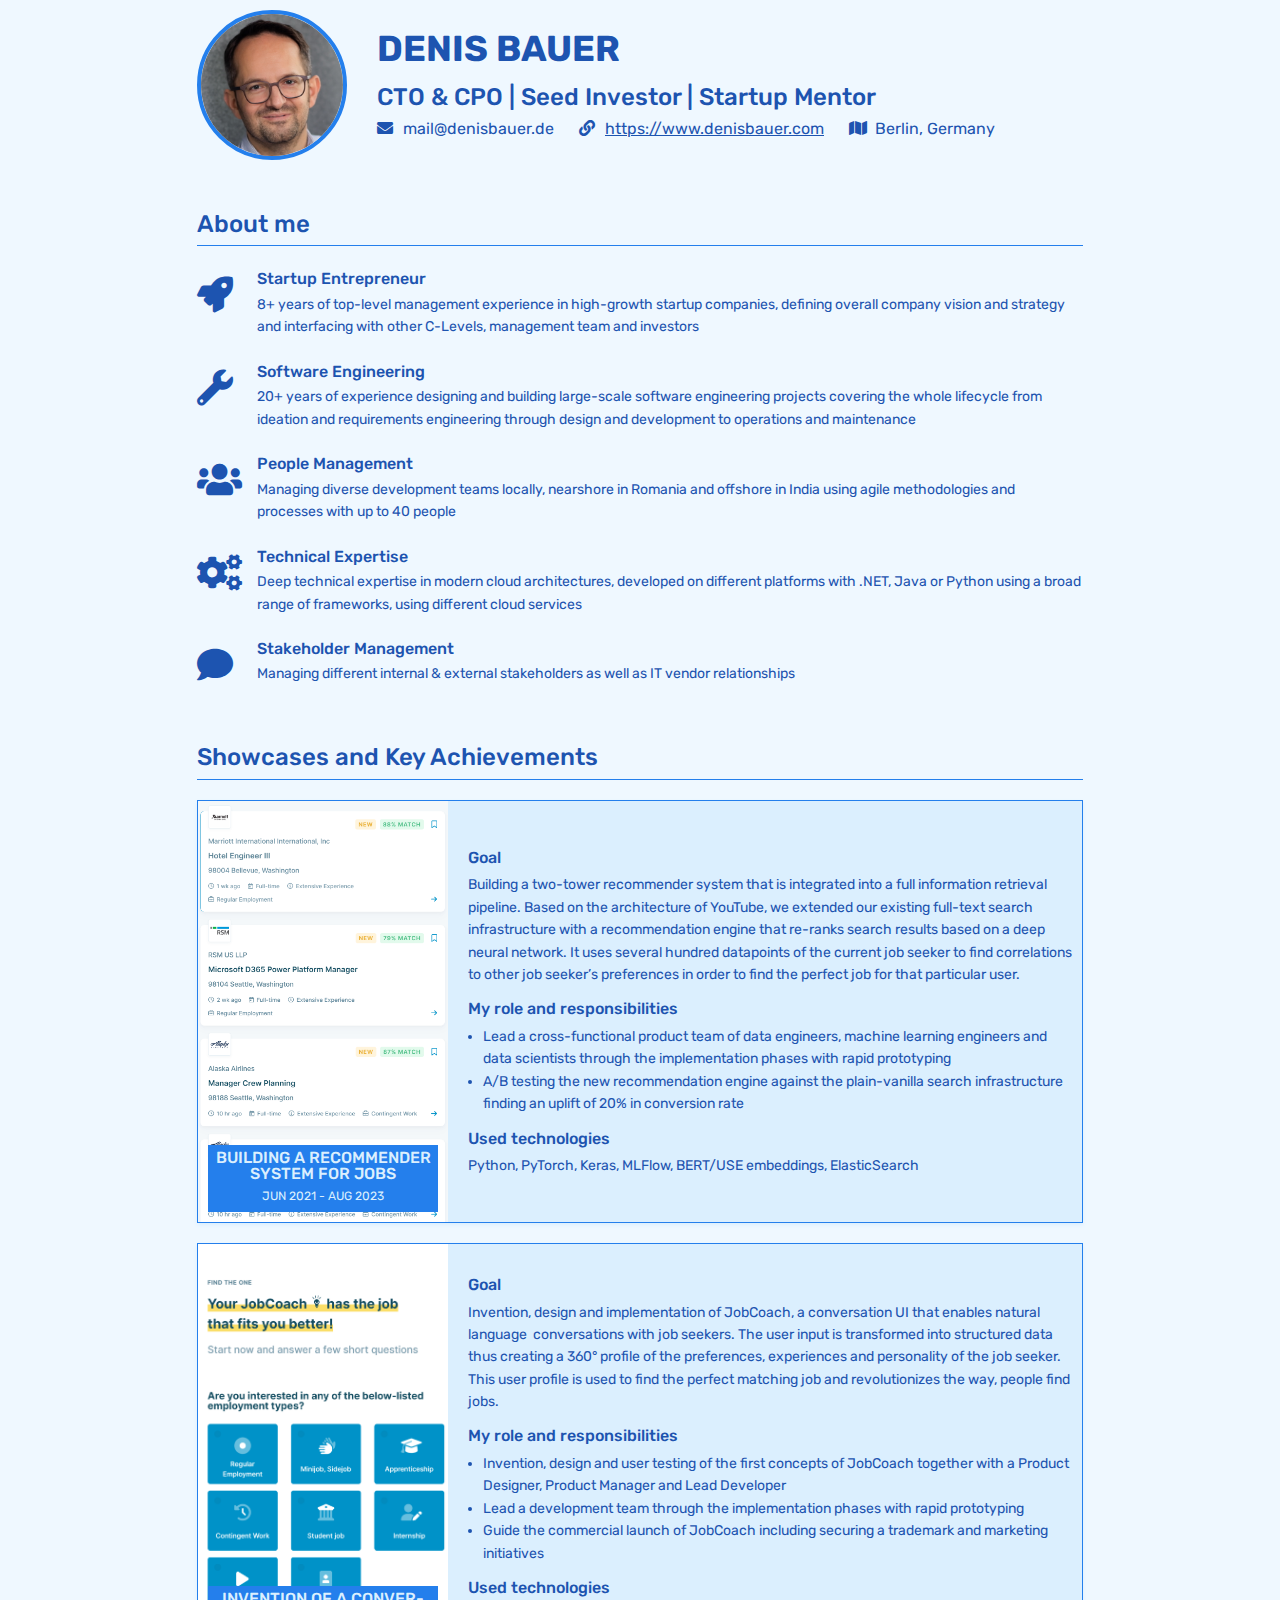
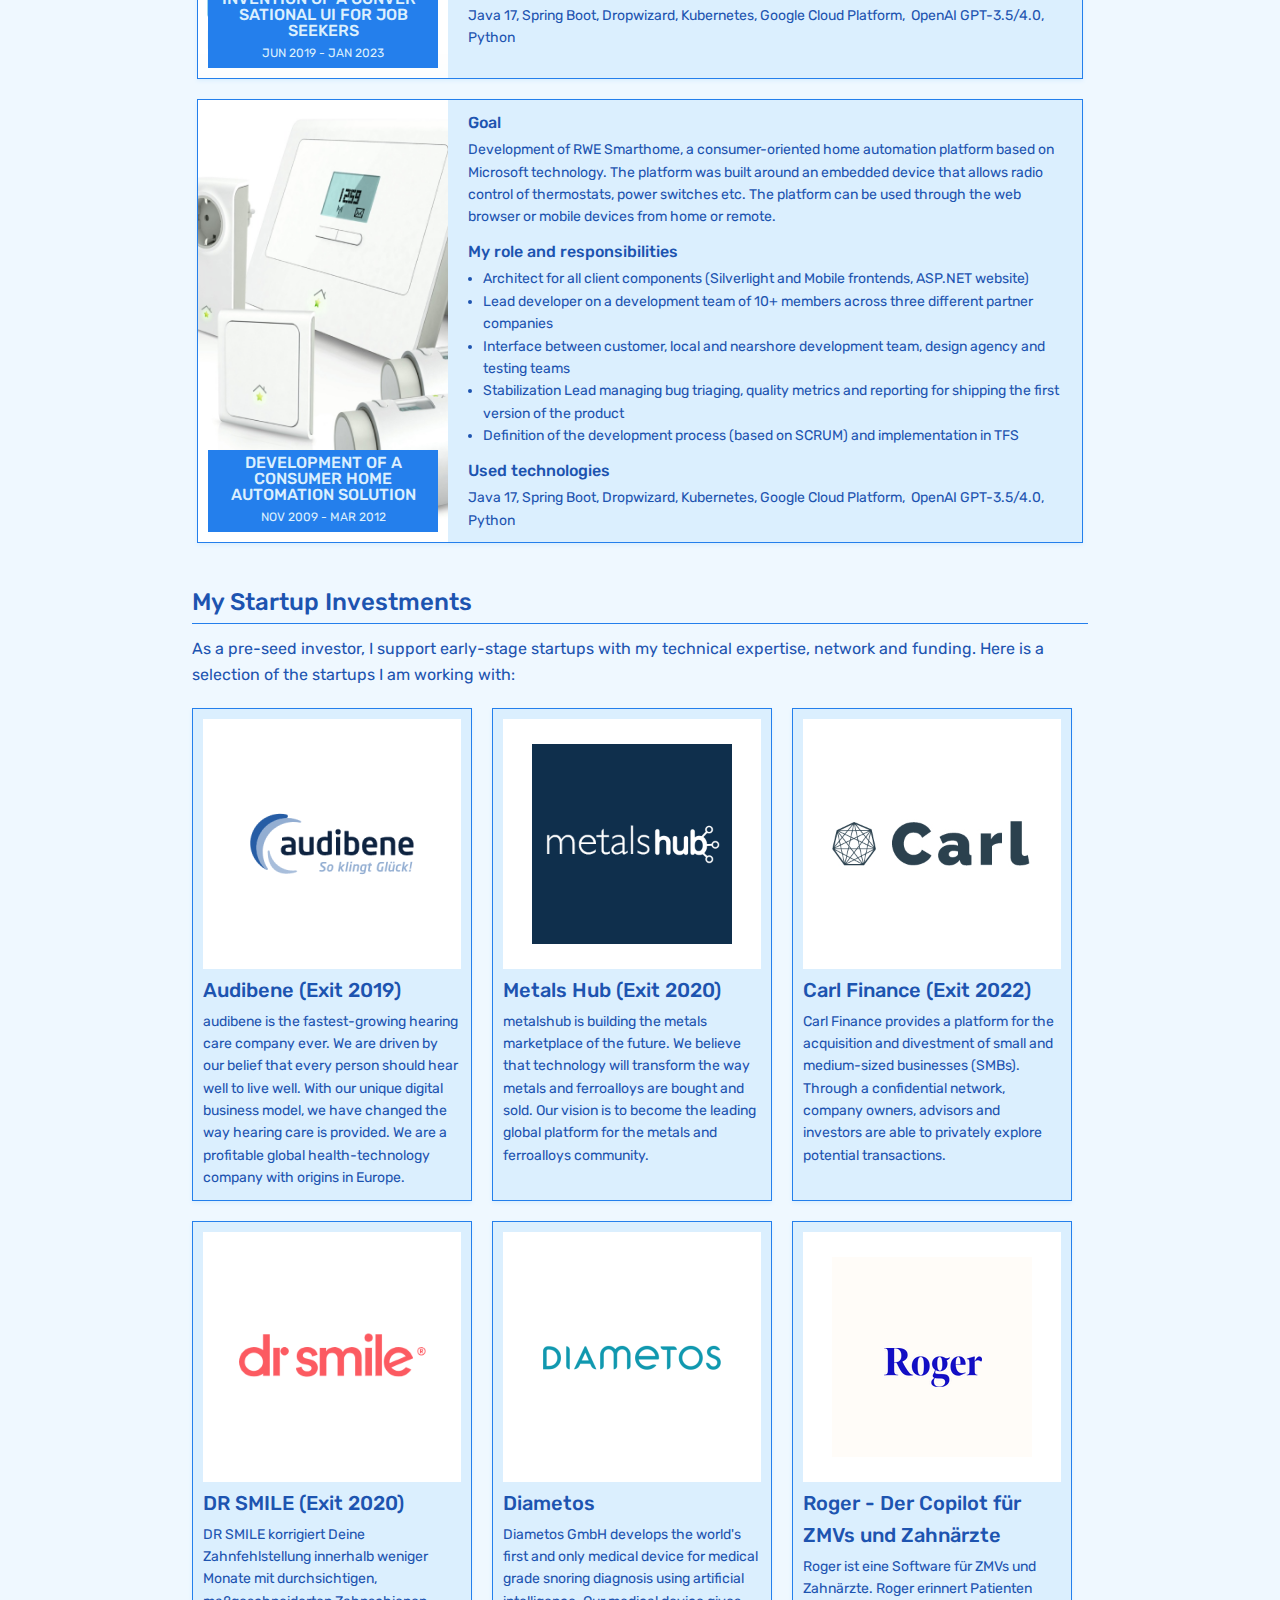
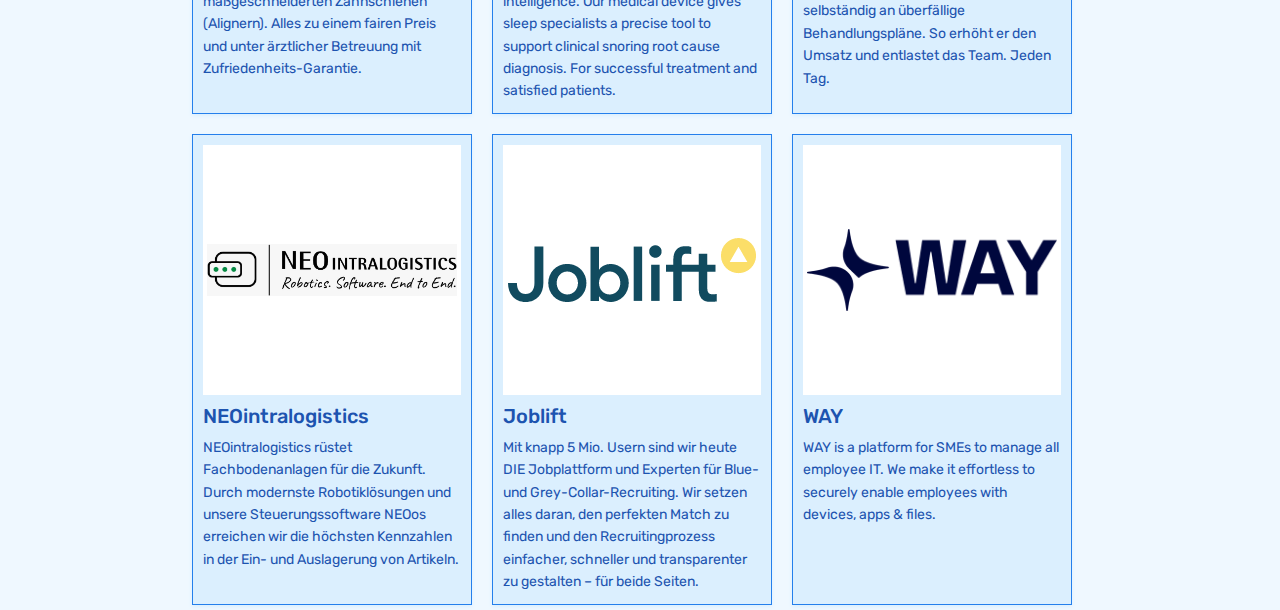
==== index.htm @ a20052c8 "added Joblift as investment" ====
<!DOCTYPE html>
<html lang="en">

<head>
    <meta charset="utf-8">
    <meta http-equiv="X-UA-Compatible" content="IE=edge">
    <meta name="viewport" content="width=device-width, initial-scale=1">

    <title>Denis Bauer, CTO&amp;CPO | Seed Investor | Startup Mentor</title>
    <meta name="description" content="Denis Bauer is a technology professional combining experience in business, tech and leadership with an entrepreneurial spirit" />

    <meta name='robots' content='index, follow, max-image-preview:large, max-snippet:-1, max-video-preview:-1' />

    <link rel="canonical" href="http://www.denisbauer.com/" />

    <!-- Twitter Card -->
    <meta name="twitter:card" content="summary_large_image">
    <meta name="twitter:site" content="@denisbauer" />
    <meta name="twitter:title" content="Denis Bauer, CTO&amp;CPO | Seed Investor | Startup Mentor">
    <meta name="twitter:description" content="Denis Bauer is a technology professional combining experience in business, tech and leadership with an entrepreneurial spirit.">
    <meta name="twitter:image:src" content="images/Denis.jpg">

    <!-- Facebook OpenGraph -->
    <meta property="og:title" content="Denis Bauer, CTO&amp;CPO | Seed Investor | Startup Mentor">
    <meta property="og:description" content="Denis Bauer is a technology professional combining experience in business, tech and leadership with an entrepreneurial spirit" />
    <meta property="og:image" content="images/Denis.jpg">
    <meta property="og:locale" content="en_US" />
    <meta property="og:type" content="website" />
    <meta property="og:url" content="http://www.denisbauer.com/" />
    <meta property="og:site_name" content="Denis Bauer" />

    <!-- schema.org -->
    <script type="application/ld+json" class="yoast-schema-graph">{"@context":"https://schema.org","@graph":[{"@type":"WebPage","@id":"http://denisbauer.com/","url":"http://www.denisbauer.com/","name":"Denis Bauer, CTO and Software Architect & Investor","isPartOf":{"@id":"http://denisbauer.com/#website"},"about":{"@id":"http://denisbauer.com/#/schema/person/7a1f94ca9eaeac4d99ddc9cc652b657b"},"datePublished":"2017-08-18T17:47:34+00:00","dateModified":"2023-10-01T12:15:35+00:00","description":"Denis Bauer is a technology professional combining experience in business, tech and leadership with an entrepreneurial spirit","breadcrumb":{"@id":"http://www.denisbauer.com/#breadcrumb"},"inLanguage":"en-US","potentialAction":[{"@type":"ReadAction","target":["http://www.denisbauer.com/"]}]},{"@type":"BreadcrumbList","@id":"http://www.denisbauer.com/#breadcrumb","itemListElement":[{"@type":"ListItem","position":1,"name":"Home"}]},{"@type":"WebSite","@id":"http://denisbauer.com/#website","url":"http://denisbauer.com/","name":"Denis Bauer","description":"","publisher":{"@id":"http://denisbauer.com/#/schema/person/7a1f94ca9eaeac4d99ddc9cc652b657b"},"potentialAction":[{"@type":"SearchAction","target":{"@type":"EntryPoint","urlTemplate":"http://denisbauer.com/?s={search_term_string}"},"query-input":"required name=search_term_string"}],"inLanguage":"en-US"},{"@type":["Person","Organization"],"@id":"http://denisbauer.com/#/schema/person/7a1f94ca9eaeac4d99ddc9cc652b657b","name":"denisbauer","image":{"@type":"ImageObject","inLanguage":"en-US","@id":"http://denisbauer.com/#/schema/person/image/","url":"/wp-content/uploads/2021/10/2021Denis.jpg","contentUrl":"/wp-content/uploads/2021/10/2021Denis.jpg","width":250,"height":250,"caption":"denisbauer"},"logo":{"@id":"http://denisbauer.com/#/schema/person/image/"}}]}</script>

    <!-- Fonts -->
    <link rel="preconnect" href="https://fonts.gstatic.com">
    <link rel="preload" href="https://fonts.googleapis.com/css2?family=Rubik:wght@400;500;600;700&display=swap" as="style">
    <link rel="preload" href="https://fonts.googleapis.com/css2?family=Inter:wght@400;500;600;700&display=swap" as="style">
    <link href="https://fonts.googleapis.com/css2?family=Rubik:wght@400;500;600;700&display=swap" rel="stylesheet">
    <link href="https://fonts.googleapis.com/css2?family=Inter:wght@400;500;600;700&display=swap" rel="stylesheet">

    <style>
            @font-face {
            font-family: "Font Awesome 5 Free-Solid";
            font-style: normal;
            font-weight: 400;
            src: url('styles/Font Awesome 5 Free-Solid-900.otf') format("opentype");
        }
    </style>

    <!-- Google -->
	<meta name="google-site-verification" content="6ocaCEtf9QIaabbJaYGxhDmDdrskljeVIRKXBUwI0Kw" />
    <!-- Google Tag Manager -->
    <script>(function(w,d,s,l,i){w[l]=w[l]||[];w[l].push({'gtm.start':
        new Date().getTime(),event:'gtm.js'});var f=d.getElementsByTagName(s)[0],
        j=d.createElement(s),dl=l!='dataLayer'?'&l='+l:'';j.async=true;j.src=
        'https://www.googletagmanager.com/gtm.js?id='+i+dl;f.parentNode.insertBefore(j,f);
        })(window,document,'script','dataLayer','GTM-5R3GZVS');</script>
        <!-- End Google Tag Manager -->

    <link rel="stylesheet" href="styles/normalize.css">

    <style>
        body {
            font-family: "Rubik", "Inter", Helvetica Neue, Helvetica, Arial, sans-serif;
            font-size: 14px;
            line-height: 1.6;
            overflow-x: hidden;
            color: var(--text-color-normal);
            background-color: var(--background-color-normal);
            -webkit-font-smoothing: antialiased;
            -moz-osx-font-smoothing: grayscale;

            --font-family-font_awesome_5_free-solid: "Font Awesome 5 Free-Solid", Helvetica;

            --c-50: #EFF8FF;
            --c-100: #DBEFFE;
            --c-200: #BFE4FE;
            --c-300: #92D4FE;
            --c-400: #5FBBFB;
            --c-500: #3A9CF7;
            --c-600: #247FEC;
            --c-700: #1C68D9;
            --c-800: #1D54B0;
            --c-900: #1D498B;
            --c-950: #19325D;
            --c-990: #0c182d;

            --font-size-xxxl: 48px;
            --font-size-xxl: 36px;
            --font-size-xl: 24px;
            --font-size-l: 20px;
            --font-size-m: 16px;
            --font-size-s: 14px;
            --font-size-xs: 12px;

            display: flex;
            justify-content: center;
            padding: 5px;
        }

        a { color: var(--text-color-normal); }
        a:visited { color: var(--text-color-highlight); }

        @media(prefers-color-scheme: light) {
            body.color-scheme-dynamic {
                --background-color-normal: var(--c-50);
                --background-color-card: var(--c-100);
                --background-color-box: var(--c-600);

                --text-color-normal: var(--c-800);
                --text-color-highlight: var(--c-900);
                --text-color-inverted: var(--c-100);
            }
        }

        @media(prefers-color-scheme: dark) {
            body.color-scheme-dynamic {
                --background-color-normal: var(--c-990);
                --background-color-card: var(--c-950);
                --background-color-box: var(--c-200);

                --text-color-normal: var(--c-100);
                --text-color-highlight: var(--c-50);
                --text-color-inverted: var(--c-800);
            }
        }

        * {
            box-sizing: border-box;
        }

        .main-content {
            display: flex;
            flex-direction: column;
            flex: 1;
            gap: 35px;
            max-width: 896px;
        }
        
        .separator-line {
            align-self: stretch;
            height: 1px;
            background-color: var(--background-color-box);
        }

        .page-header {
            display: flex;
            flex-direction: row;
            flex: 1;
            flex-wrap: wrap;
            gap: 20px;
            padding: 5px;
            
            .mugshot {
                align-self: stretch;
                object-fit: cover;
                max-width: 150px;
                max-height: 150px;
                border: 4px solid var(--background-color-box);
                border-radius: 50%;
            }

            .text-panel {
                display: flex;
                flex-direction: column;
                align-items: flex-start;
                flex: 1;
                padding: 10px;

                .title {
                    font-size: var(--font-size-xxl);
                    font-weight: 700;
                }
                .subtitle {
                    font-size: var(--font-size-xl);
                    font-weight: 500;
                }

                .contact-panel {
                    display: flex;
                    flex-direction: row;
                    flex: 1;
                    flex-wrap: wrap;
                    gap: 5px 25px;

                    .contact-item {
                        display: flex;
                        flex-direction: row;
                        align-self: stretch;
                        flex: 0 0 auto;
                        gap: 10px;

                        .icon {
                            font-family: var(--font-family-font_awesome_5_free-solid);
                            font-size: var(--font-size-m);
                            text-align: center;
                            width: 16px;
                        }

                        .text {
                            font-size: var(--font-size-m);
                        }
                    }
                }
           }
        }

        .about-me {
            display: flex;
            flex-direction: column;
            align-items: flex-start;
            flex: 0 0 auto;
            gap: 20px;
            padding: 5px;

            .title-panel {
                align-self: stretch;
                display: flex;
                flex-direction: column;
                align-items: flex-start;
                flex: 0 0 auto;
                gap: 2px;

                .title {
                    font-size: var(--font-size-xl);
                    font-weight: 500;
                }
            }

            .about-me-item {
                display: flex;
                align-items: flex-start;
                flex: 0 0 auto;
                gap: 10px;

                .icon {
                    font-family: var(--font-family-font_awesome_5_free-solid);
                    font-size: var(--font-size-xxl);
                    width: 50px;
                }

                .text-panel {
                    display: flex;
                    flex-direction: column;
                    justify-content: center;
                    align-items: flex-start;
                    flex: 1;
                    flex-grow: 1;
                    gap: 2px;

                    .header {
                        font-size: var(--font-size-m);
                        font-weight: 500;
                    }

                    .description {
                        font-size: var(--font-size-s);
                        margin: 0px;
                    }
                }
            }
        }

        .showcase-card-list {
            display: flex;
            flex-direction: column;
            align-items: flex-start;
            flex: 0 0 auto;
            gap: 20px;
            padding: 5px;

            .title-box {
                align-self: stretch;
                display: flex;
                flex-direction: column;
                align-items: flex-start;
                flex: 0 0 auto;
                gap: 2px;

                .title {
                    font-size: var(--font-size-xl);
                    font-weight: 500;
                }
            }

            .showcase-card {
                align-self: stretch;
                display: flex;
                align-items: center;
                flex-wrap: wrap;
                gap: 10px;
                background-color: var(--background-color-card);
                border: 0.5px solid;
                border-color: var(--background-color-box);
                box-shadow: 0px 2px 4px var(--background-color-card);
                overflow: hidden;
                width: 100%;

                .hero-panel {
                    align-self: stretch;
                    display: flex;
                    position: relative;

                    .hero-image {
                        align-self: stretch;
                        object-fit: cover;
                        max-width: 250px;
                    }
                    
                    .title-background {
                        background-color: var(--background-color-box);
                        position: absolute;
                        bottom: 10px;
                        left: 10px;
                        margin-right: 10px;
                        display: flex;
                        flex-direction: column;
                        gap: 5px;
                        padding: 5px;
                    }    
                    
                    .title {
                        font-size: var(--font-size-m);
                        font-weight: 500;
                        color: var(--text-color-inverted);
                        line-height: var(--font-size-m);
                        text-align: center;
                    }

                    .timeframe {
                        font-size: var(--font-size-xs);
                        color: var(--text-color-inverted);
                        text-align: center;
                    }
                }

                .info-panel {
                    display: flex;
                    flex-direction: column;
                    justify-content: center;
                    align-items: flex-start;
                    gap: 10px;
                    flex: 1;
                    padding: 10px;
                    min-width: 300px;

                    .section {
                        align-self: stretch;
                        display: flex;
                        flex-direction: column;
                        justify-content: center;
                        align-items: flex-start;
                        flex: 0 0 auto;
                        gap: 4px;
                        width: 100%;

                        .header {
                            font-size: var(--font-size-m);
                            font-weight: 500;
                        }

                        .description {
                            font-size: var(--font-size-s);
                            margin: 0px;
                        }
                        .description-list {
                            font-size: var(--font-size-s);
                            margin: 0px;
                            padding-inline-start: 15px;
                        }
                    }
                }
            }
        }

        .investement-list {
            display: flex;
            flex-direction: row;
            flex-wrap: wrap;
            flex: 0 0 auto;
            gap: 20px;

            .title-box {
                align-self: stretch;
                display: flex;
                flex-direction: column;
                align-items: flex-start;
                gap: 2px;

                .title {
                    font-size: var(--font-size-xl);
                    font-weight: 500;
                }
                .subtitle {
                    font-size: var(--font-size-m);
                    font-weight: 400;
                    margin-top: 10px;
                }
            }

            .investment-card {
                display: flex;
                flex-direction: column;
                flex: 0 0 280px;
                gap: 5px;

                background-color: var(--background-color-card);
                border: 0.5px solid;
                border-color: var(--background-color-box);
                box-shadow: 0px 2px 4px var(--background-color-card);
                overflow: hidden;
                padding: 10px;
                text-decoration: none;

                .logo-container {
                    height: 250px;
                    display: flex;
                    justify-content: center;
                    align-items: center;
                    background-color: white;

                    .logo {
                        max-width: 250px;
                        height: auto;
                        object-fit: scale-down;
                    }
                }

                .title {
                    font-size: var(--font-size-l);
                    font-weight: 500;
                }

                .description {
                    font-size: var(--font-size-s);
                    margin: 0px;
                }
            }
        }

    </style>
</head>

<body class="color-scheme-dynamic">
    <!-- Google Tag Manager (noscript) -->
    <noscript><iframe src="https://www.googletagmanager.com/ns.html?id=GTM-5R3GZVS"
        height="0" width="0" style="display:none;visibility:hidden"></iframe></noscript>
        <!-- End Google Tag Manager (noscript) -->


        <div class="main-content">
            <div class="page-header">
                <img class="mugshot" src="images/Denis.jpg" alt="Mugshot"/>

                <div class="text-panel">
                    <div class="title">DENIS BAUER</div>
                    <div class="subtitle">
                        CTO &amp; CPO | Seed Investor | Startup Mentor
                    </div>
                    <div class="contact-panel">
                        <div class="contact-item">
                            <div class="icon">envelope</div>
                            <div class="text">
                                    mail@denisbauer.de</div>
                            </div>
                        <div class="contact-item">
                            <div class="icon">link</div>
                            <a href="https://www.denisbauer.com" target="_blank">
                                <div class="text">https://www.denisbauer.com</div>
                            </a>
                        </div>
                        <div class="contact-item">
                            <div class="icon">map</div>
                            <div class="text">
                                Berlin, Germany</div>
                        </div>
                    </div>
                </div>
            </div>


            <div class="about-me">
                <div class="title-panel">
                    <div class="title">About me</div>
                    
                    <div class="separator-line"></div>
                </div>
                <div class="about-me-item">
                    <div class="icon">rocket</div>
                    <div class="text-panel">
                        <div class="header">
                            Startup Entrepreneur
                        </div>
                        <p class="description">
                            8+ years of top-level management experience in high-growth
                            startup companies, defining overall company vision and strategy and interfacing with other
                            C-Levels, management team and investors
                        </p>
                    </div>
                </div>
                <div class="about-me-item">
                    <div class="icon">wrench</div>
                    <div class="text-panel">
                        <div class="header">
                            Software Engineering
                        </div>
                        <p class="description">
                            20+ years of experience designing and building large-scale
                            software engineering projects covering the whole lifecycle from ideation and requirements
                            engineering through design and development to operations and maintenance
                        </p>
                    </div>
                </div>
                <div class="about-me-item">
                    <div class="icon">users</div>
                    <div class="text-panel">
                        <div class="header">
                            People Management
                        </div>
                        <p class="description">Managing diverse development teams locally, nearshore in
                            Romania and offshore in India using agile methodologies and processes with up to 40 people
                        </p>
                    </div>
                </div>
                <div class="about-me-item">
                    <div class="icon">cogs</div>
                    <div class="text-panel">
                        <div class="header">
                            Technical Expertise
                        </div>
                        <p class="description">
                            Deep technical expertise in modern cloud architectures,
                            developed on different platforms with .NET, Java or Python using a broad range of
                            frameworks, using different cloud services
                        </p>
                    </div>
                </div>
                <div class="about-me-item">
                    <div class="icon">comment</div>
                    <div class="text-panel">
                        <div class="header">
                            Stakeholder Management
                        </div>
                        <p class="description">
                            Managing different internal &amp; external stakeholders as well as IT vendor relationships
                        </p>
                    </div>
                </div>
            </div>


            <div class="showcase-card-list">
                <div class="title-box">
                    <div class="title">
                        Showcases and Key Achievements
                    </div>
                    <div class="separator-line"></div>
                </div>
                <div class="showcase-card">
                    <div class="hero-panel">
                        <img class="hero-image"
                            src="images/showcases/HeroRecommender.png"
                            alt="HeroImage" />
                        <div class="title-background">
                            <div class="title">
                                BUILDING A RECOMMENDER SYSTEM FOR JOBS
                            </div>
                            <div class="timeframe">
                                JUN 2021 - AUG 2023
                            </div>
                        </div>
                    </div>
                    <div class="info-panel">
                        <div class="section">
                            <div class="header">
                                Goal
                            </div>
                            <div class="description">
                                Building a two-tower recommender system that is
                                integrated into a full information retrieval pipeline. Based on the architecture of
                                YouTube, we extended our existing full-text search infrastructure with a recommendation
                                engine that re-ranks search results based on a deep neural network. It uses several
                                hundred datapoints of the current job seeker to find correlations to other job seeker’s
                                preferences in order to find the perfect job for that particular user.
                            </div>
                        </div>
                        <div class="section">
                            <div class="header">
                                My role and responsibilities
                            </div>
                            <ul class="description-list">
                                <li>
                                Lead a cross-functional product team of data engineers,
                                machine learning engineers and data scientists through the implementation phases with
                                rapid prototyping</li>
                                <li>A/B testing the new recommendation engine against the plain-vanilla
                                search infrastructure finding an uplift of 20% in conversion rate</li>
                            </ul>
                        </div>
                        <div class="section">
                            <div class="header">
                                Used technologies
                            </div>
                            <div class="description">
                                Python, PyTorch, Keras, MLFlow, BERT/USE embeddings, ElasticSearch
                            </div>
                        </div>
                    </div>
                </div>
                <div class="showcase-card">
                    <div class="hero-panel">
                        <img class="hero-image"
                            src="images/showcases/HeroJobCoach.png"
                            alt="HeroImage" />
                        <div class="title-background">
                            <div class="title">
                                INVENTION OF A CONVER-SATIONAL UI FOR JOB SEEKERS
                            </div>
                            <div class="timeframe">
                                JUN 2019 - JAN 2023
                            </div>
                        </div>
                    </div>
                    <div class="info-panel">
                        <div class="section">
                            <div class="header">
                                Goal
                            </div>
                            <div class="description">
                                Invention, design and implementation of JobCoach, a
                                conversation UI that enables natural language&nbsp;&nbsp;conversations with job seekers.
                                The user input is transformed into structured data thus creating a 360° profile of the
                                preferences, experiences and personality of the job seeker. This user profile is used to
                                find the perfect matching job and revolutionizes the way, people find jobs.
                            </div>
                        </div>
                        <div class="section">
                            <div class="header">
                                My role and responsibilities
                            </div>
                            <ul class="description-list">
                                <li>
                                    Invention, design and user testing of the first
                                    concepts of JobCoach together with a Product Designer, Product Manager and Lead
                                    Developer
                                </li>
                                <li>
                                    Lead a development team through the implementation phases with rapid
                                    prototyping
                                </li>
                                <li>
                                    Guide the commercial launch of JobCoach including securing a trademark
                                    and marketing initiatives
                                </li>
                            </ul>
                        </div>
                        <div class="section">
                            <div class="header">
                                Used technologies
                            </div>
                            <div class="description">
                                Java 17, Spring Boot, Dropwizard, Kubernetes, Google Cloud Platform,&nbsp;&nbsp;OpenAI GPT-3.5/4.0, Python
                            </div>
                        </div>
                    </div>
                </div>
                <div class="showcase-card">
                    <div class="hero-panel">
                        <img class="hero-image"
                            src="images/showcases/HeroSmarthome.png"
                            alt="HeroImage" />
                        <div class="title-background">
                            <div class="title">
                                DEVELOPMENT OF A CONSUMER HOME AUTOMATION SOLUTION
                            </div>
                            <div class="timeframe">
                                NOV 2009 - MAR 2012
                            </div>
                        </div>
                    </div>
                    <div class="info-panel">
                        <div class="section">
                            <div class="header">
                                Goal
                            </div>
                            <div class="description">
                                Development of RWE Smarthome, a consumer-oriented home
                                automation platform based on Microsoft technology. The platform was built around an
                                embedded device that allows radio control of thermostats, power switches etc. The
                                platform can be used through the web browser or mobile devices from home or remote.
                            </div>
                        </div>
                        <div class="section">
                            <div class="header">
                                My role and responsibilities
                            </div>
                            <ul class="description-list">
                                <li>
                                    Architect for all client components (Silverlight and
                                    Mobile frontends, ASP.NET website)
                                </li>
                                <li>
                                    Lead developer on a development team of 10+
                                    members across three different partner companies
                                </li>
                                <li>
                                    Interface between customer, local
                                    and nearshore development team, design agency and testing teams
                                </li>
                                <li>
                                    Stabilization Lead
                                    managing bug triaging, quality metrics and reporting for shipping the first version of
                                    the product
                                </li>
                                <li>
                                    Definition of the development process (based on SCRUM) and implementation
                                    in TFS
                                </li>
                            </ul>
                        </div>
                        <div class="section">
                            <div class="header">
                                Used technologies
                            </div>
                            <div class="description">
                                Java 17, Spring Boot, Dropwizard, Kubernetes, Google Cloud Platform,&nbsp;&nbsp;OpenAI GPT-3.5/4.0, Python
                            </div>
                        </div>
                    </div>
                </div>
            </div>


            <div class="investement-list">
                <div class="title-box">
                    <div class="title">
                        My Startup Investments
                    </div>
                    <div class="separator-line"></div>
                    <div class="subtitle">
                        As a pre-seed investor, I support early-stage startups with my technical expertise, network and funding.
                        Here is a selection of the startups I am working with:
                    </div>
                </div>
                <a class="investment-card" href="https://www.audibene.de/" target="_blank" rel="noopener">
                    <div class="logo-container">
                        <img class="logo" alt="Logo Audibene" src="images/investments/Audibene.png" />
                    </div>
                    <div class="title">
                        Audibene (Exit 2019)
                    </div>
                    <div class="description">
                        audibene is the fastest-growing hearing care company ever. We are driven by our belief that every 
                        person should hear well to live well. With our unique digital business model, we have changed the 
                        way hearing care is provided. We are a profitable global health-technology company with origins in 
                        Europe.
                    </div>
                </a>
                <a class="investment-card" href="http://www.metals-hub.com/" target="_blank" rel="noopener">
                    <div class="logo-container">
                        <img class="logo" alt="Logo Metals Hub" src="images/investments/MetalsHub.png" />
                    </div>
                    <div class="title">
                        Metals Hub (Exit 2020)
                    </div>
                    <div class="description">
                        metalshub is building the metals marketplace of the future. 
                        We believe that technology will transform the way metals and ferroalloys are bought and sold. 
                        Our vision is to become the leading global platform for the metals and ferroalloys community.
                    </div>
                </a>
                <a class="investment-card" href="https://www.carlfinance.de/" target="_blank" rel="noopener">
                    <div class="logo-container">
                        <img class="logo" alt="Logo Carl Finance" src="images/investments/CarlFinance.png" />
                    </div>
                    <div class="title">
                        Carl Finance (Exit 2022)
                    </div>
                    <div class="description">
                        Carl Finance provides a platform for the acquisition and divestment of small and medium-sized businesses (SMBs). 
                        Through a confidential network, company owners, advisors and investors are able to privately explore 
                        potential transactions.
                    </div>
                </a>
                <a class="investment-card" href="https://drsmile.de/" target="_blank" rel="noopener">
                    <div class="logo-container">
                        <img class="logo" alt="Logo Dr Smile" src="images/investments/DrSmile.png" />
                    </div>
                    <div class="title">
                        DR SMILE (Exit 2020)
                    </div>
                    <div class="description">
                        DR SMILE korrigiert Deine Zahnfehlstellung innerhalb weniger Monate mit durchsichtigen, 
                        maßgeschneiderten Zahnschienen (Alignern). Alles zu einem fairen Preis und unter ärztlicher 
                        Betreuung mit Zufriedenheits-Garantie.
                    </div>
                </a>
                <a class="investment-card" href="https://diametos.com/" target="_blank" rel="noopener">
                    <div class="logo-container">
                        <img class="logo" alt="Logo Diametos" src="images/investments/Diametos.png" />
                    </div>
                    <div class="title">
                        Diametos
                    </div>
                    <div class="description">
                        Diametos GmbH develops the world's first and only medical device for medical grade snoring diagnosis 
                        using artificial intelligence. Our medical device gives sleep specialists a precise tool to support 
                        clinical snoring root cause diagnosis. For successful treatment and satisfied patients.
                    </div>
                </a>
                <a class="investment-card" href="https://goroger.com/" target="_blank" rel="noopener">
                    <div class="logo-container">
                        <img class="logo" alt="Logo Roger" src="images/investments/Roger.png" />
                    </div>
                    <div class="title">
                        Roger - Der Copilot für ZMVs und Zahnärzte
                    </div>
                    <div class="description">
                        Roger ist eine Software für ZMVs und Zahnärzte. Roger erinnert Patienten selbständig an überfällige 
                        Behandlungspläne. So erhöht er den Umsatz und entlastet das Team. Jeden Tag.
                    </div>
                </a>
                <a class="investment-card" href="https://www.neointralogistics.com/" target="_blank" rel="noopener">
                    <div class="logo-container">
                        <img class="logo" alt="Logo NEOintralogistics" src="images/investments/NEOintralogistics.jpg" />
                    </div>
                    <div class="title">
                        NEOintralogistics
                    </div>
                    <div class="description">
                        NEOintralogistics rüstet Fachbodenanlagen für die Zukunft. Durch modernste Robotiklösungen und 
                        unsere Steuerungssoftware NEOos erreichen wir die höchsten Kennzahlen in der Ein- und Auslagerung 
                        von Artikeln.
                    </div>
                </a>
                <a class="investment-card" href="https://joblift.de/" target="_blank" rel="noopener">
                    <div class="logo-container">
                        <img class="logo" alt="Logo Joblift" src="images/investments/Joblift.png" />
                    </div>
                    <div class="title">
                        Joblift
                    </div>
                    <div class="description">
                        Mit knapp 5 Mio. Usern sind wir heute DIE Jobplattform und Experten für Blue- und Grey-Collar-Recruiting. 
                        Wir setzen alles daran, den perfekten Match zu finden und den Recruitingprozess einfacher, schneller und transparenter zu 
                        gestalten – für beide Seiten. 
                    </div>
                </a>
                <a class="investment-card" href="https://way.so/" target="_blank" rel="noopener">
                    <div class="logo-container">
                        <img class="logo" alt="Logo Carl Finance" src="images/investments/Way.png" />
                    </div>
                    <div class="title">
                        WAY
                    </div>
                    <div class="description">
                        WAY is a platform for SMEs to manage all employee IT. We make it effortless to securely enable 
                        employees with devices, apps & files.
                    </div>
                </a>
            </div>
        </div>
    </div>
</body>



<!-- TODO:
-->
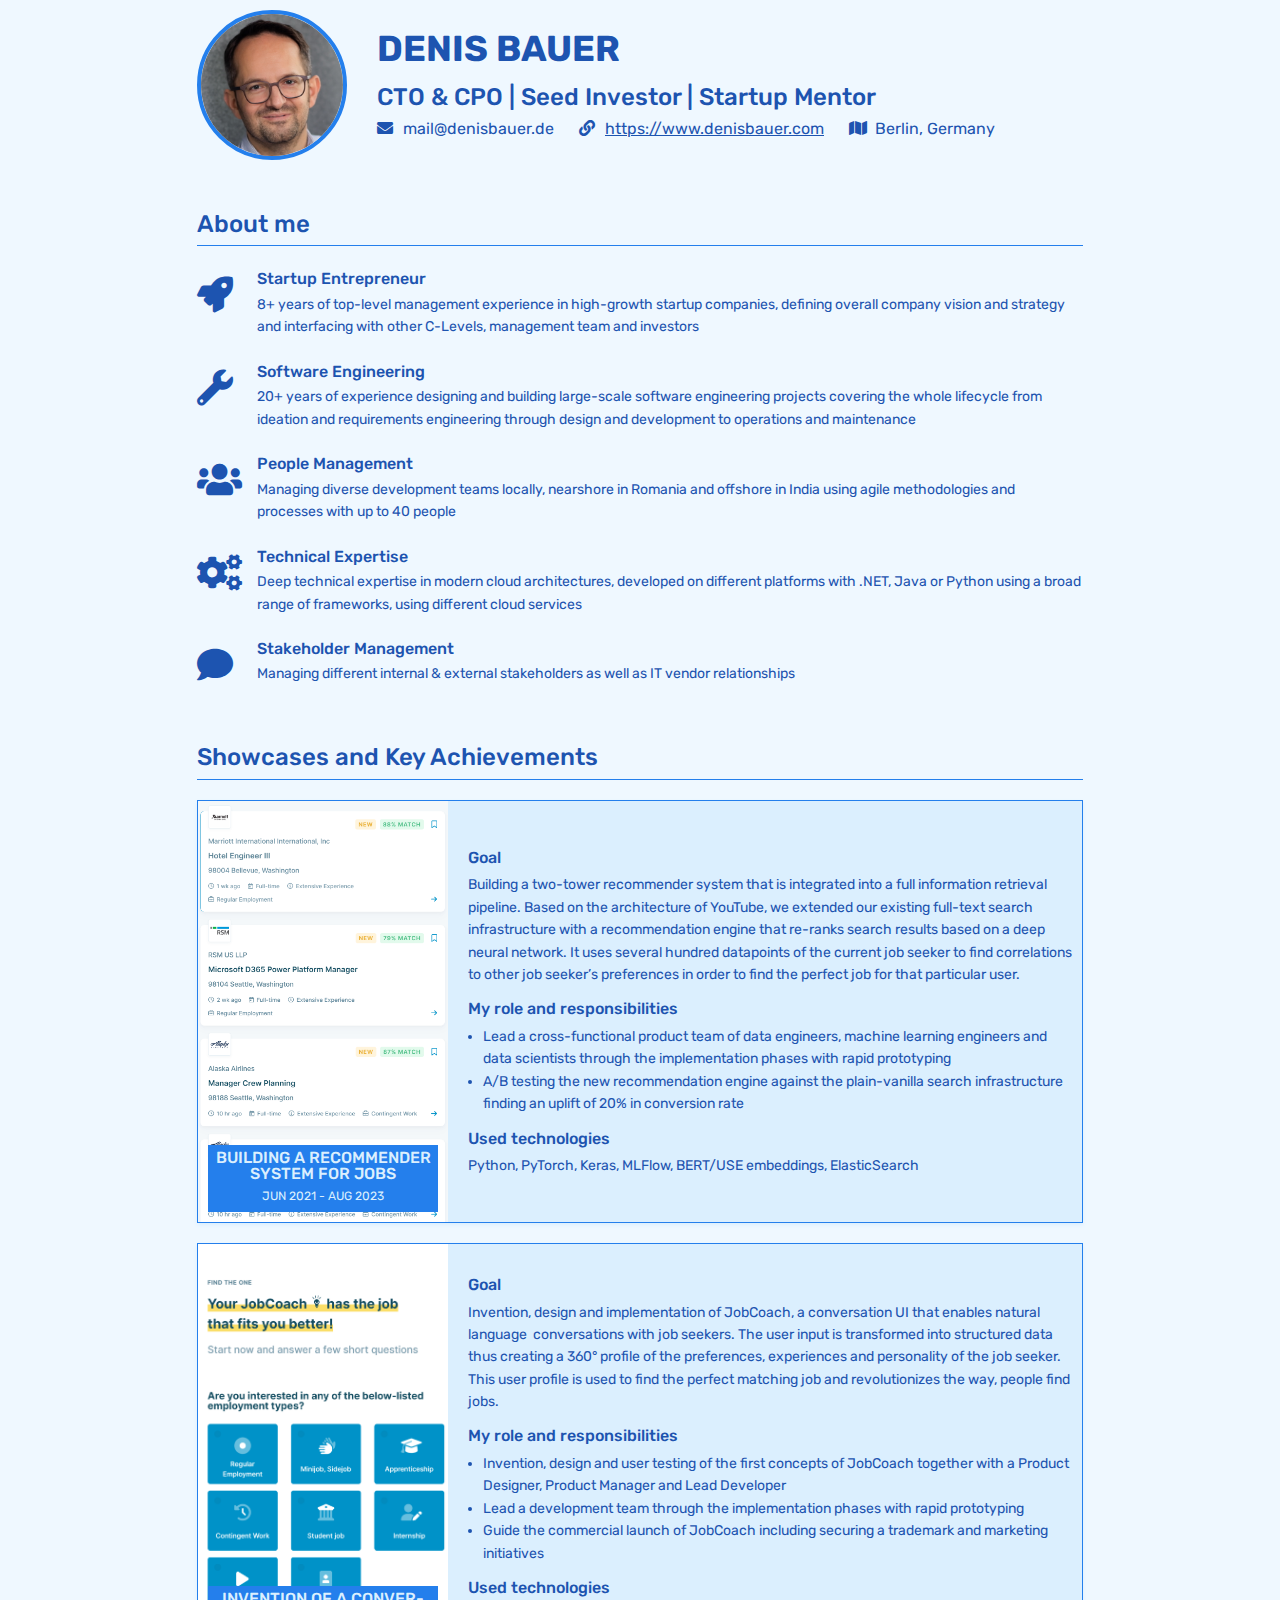
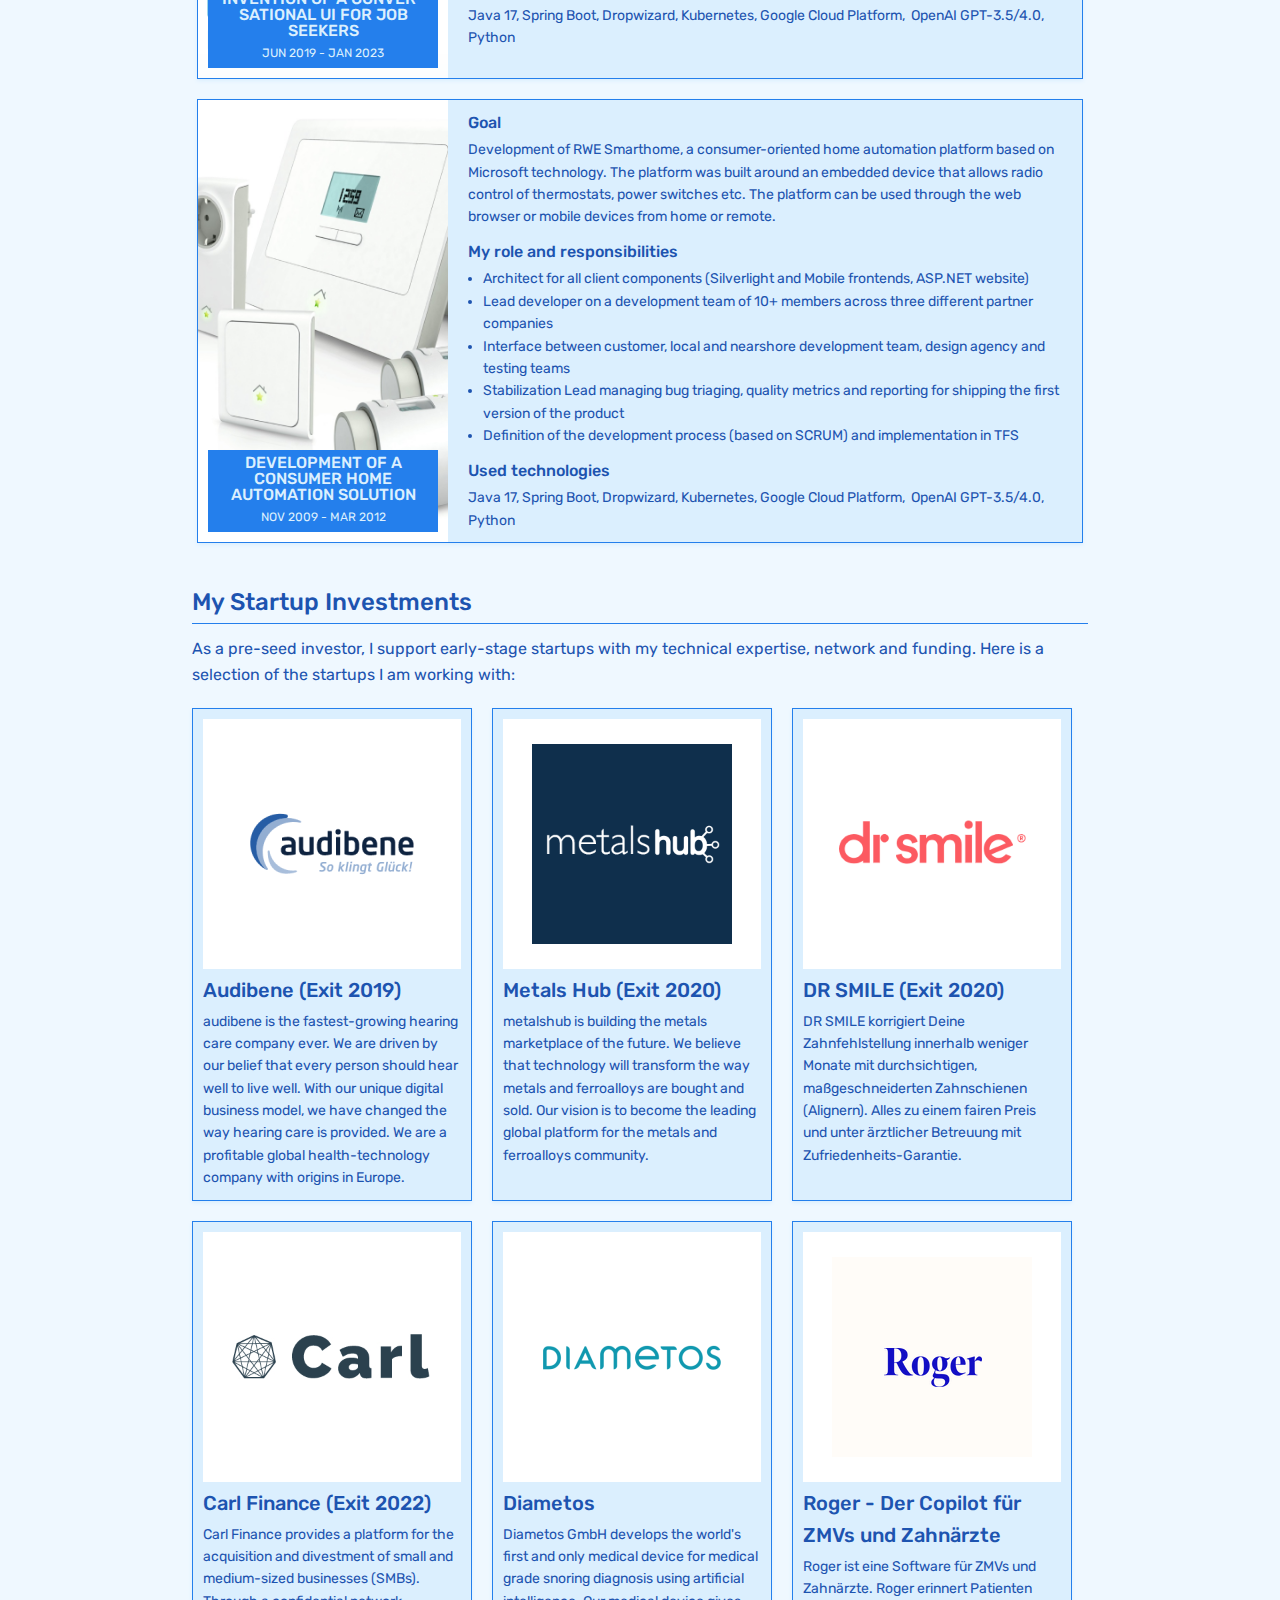
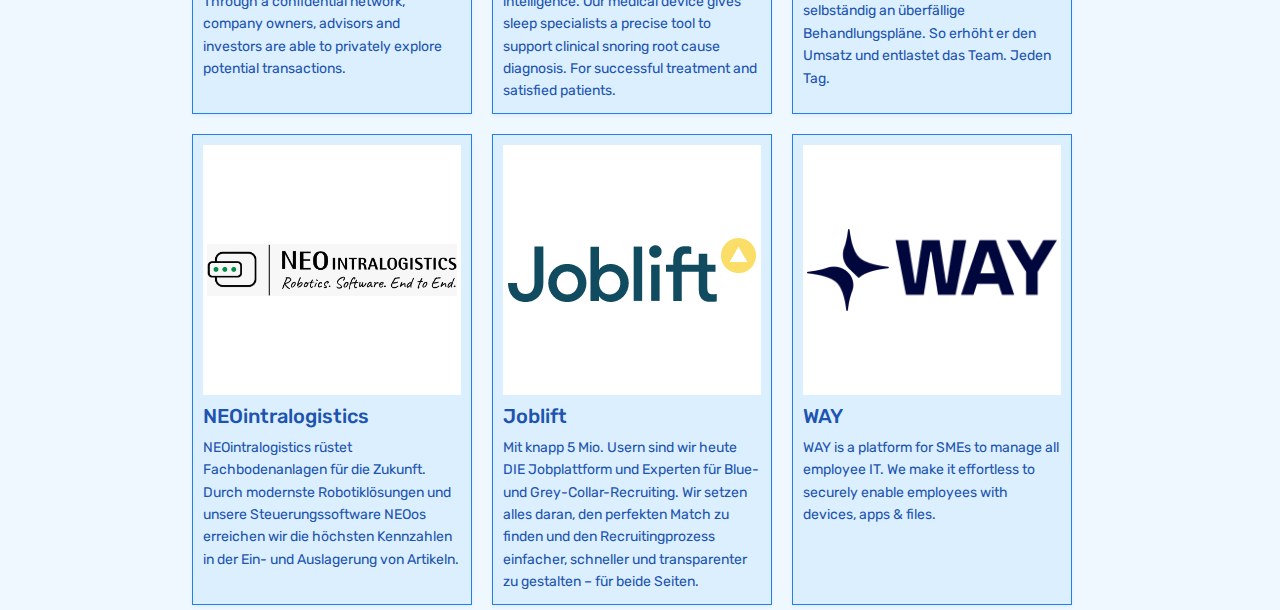
==== commit e7ede28c: "reversed Smile and Carl" ====
--- a/index.htm
+++ b/index.htm
@@ -770,6 +770,19 @@
                         Our vision is to become the leading global platform for the metals and ferroalloys community.
                     </div>
                 </a>
+                <a class="investment-card" href="https://drsmile.de/" target="_blank" rel="noopener">
+                    <div class="logo-container">
+                        <img class="logo" alt="Logo Dr Smile" src="images/investments/DrSmile.png" />
+                    </div>
+                    <div class="title">
+                        DR SMILE (Exit 2020)
+                    </div>
+                    <div class="description">
+                        DR SMILE korrigiert Deine Zahnfehlstellung innerhalb weniger Monate mit durchsichtigen, 
+                        maßgeschneiderten Zahnschienen (Alignern). Alles zu einem fairen Preis und unter ärztlicher 
+                        Betreuung mit Zufriedenheits-Garantie.
+                    </div>
+                </a>
                 <a class="investment-card" href="https://www.carlfinance.de/" target="_blank" rel="noopener">
                     <div class="logo-container">
                         <img class="logo" alt="Logo Carl Finance" src="images/investments/CarlFinance.png" />
@@ -781,19 +794,6 @@
                         Carl Finance provides a platform for the acquisition and divestment of small and medium-sized businesses (SMBs). 
                         Through a confidential network, company owners, advisors and investors are able to privately explore 
                         potential transactions.
-                    </div>
-                </a>
-                <a class="investment-card" href="https://drsmile.de/" target="_blank" rel="noopener">
-                    <div class="logo-container">
-                        <img class="logo" alt="Logo Dr Smile" src="images/investments/DrSmile.png" />
-                    </div>
-                    <div class="title">
-                        DR SMILE (Exit 2020)
-                    </div>
-                    <div class="description">
-                        DR SMILE korrigiert Deine Zahnfehlstellung innerhalb weniger Monate mit durchsichtigen, 
-                        maßgeschneiderten Zahnschienen (Alignern). Alles zu einem fairen Preis und unter ärztlicher 
-                        Betreuung mit Zufriedenheits-Garantie.
                     </div>
                 </a>
                 <a class="investment-card" href="https://diametos.com/" target="_blank" rel="noopener">
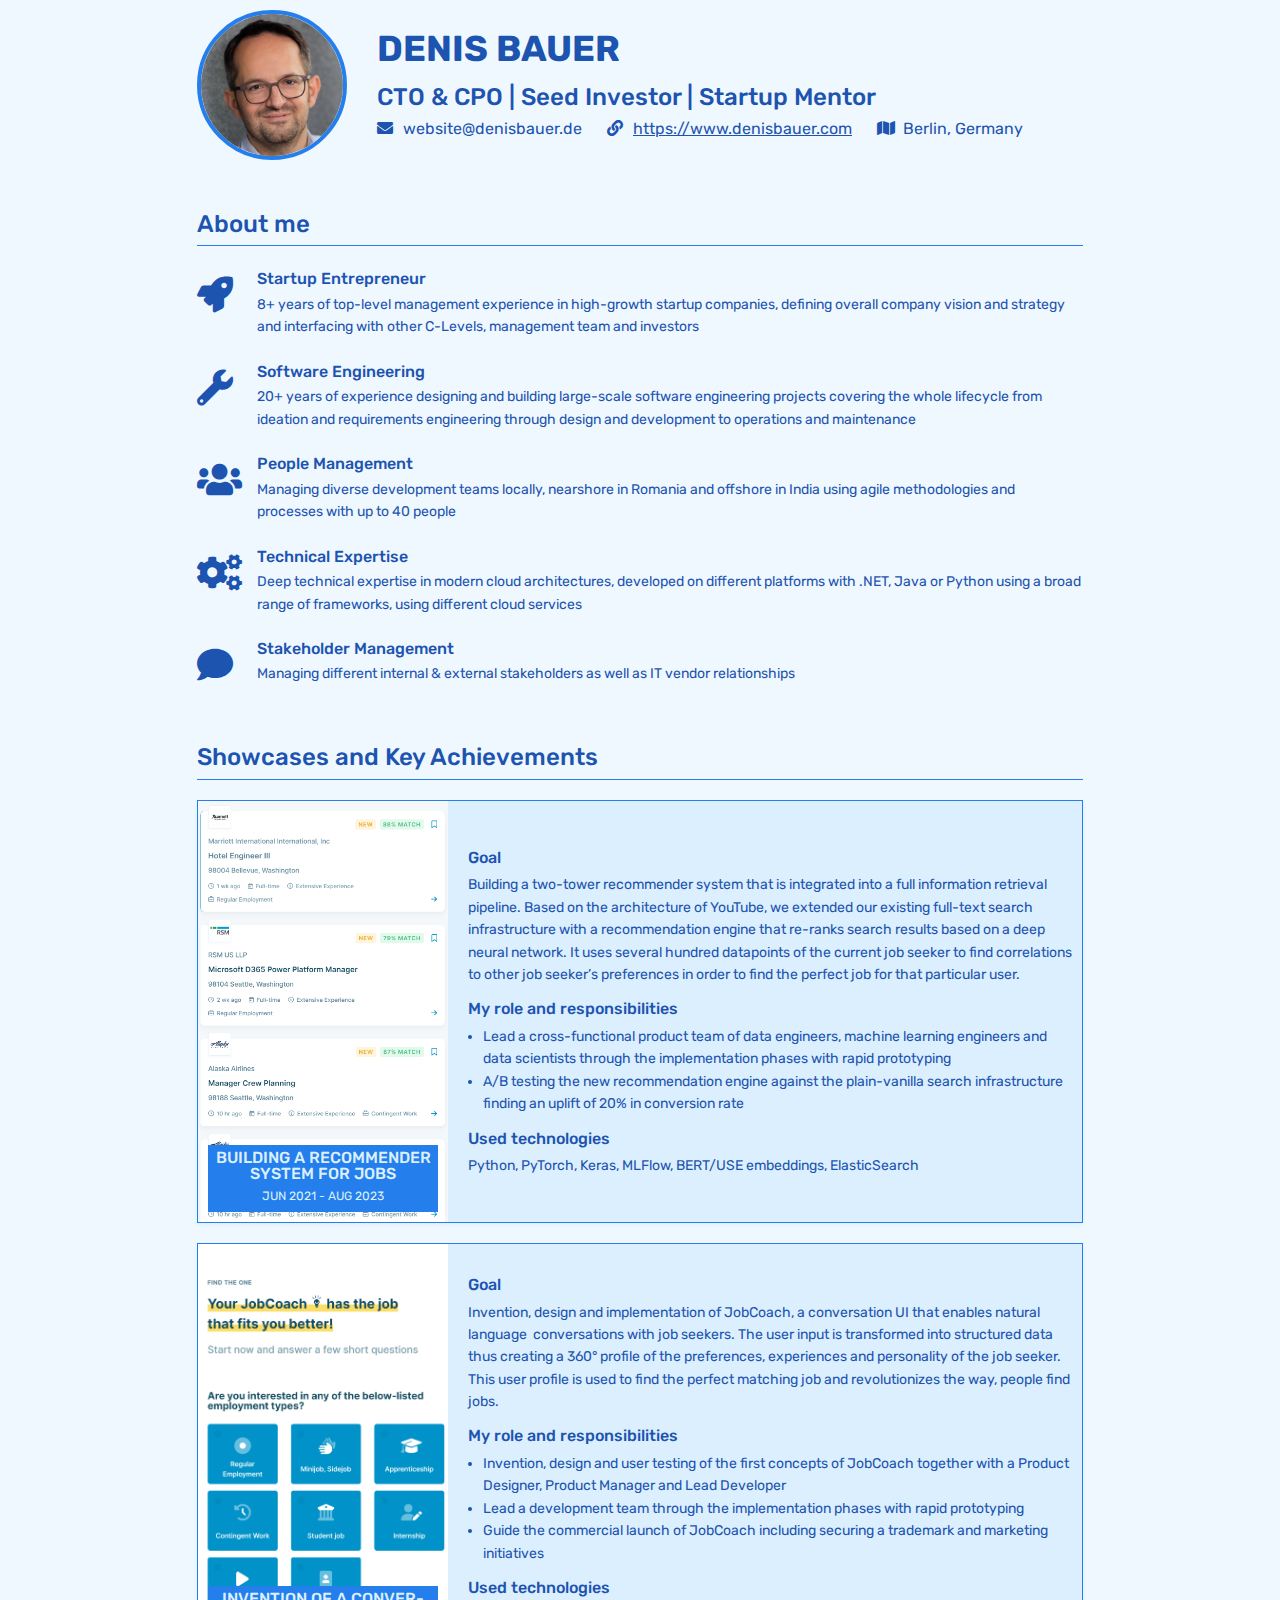
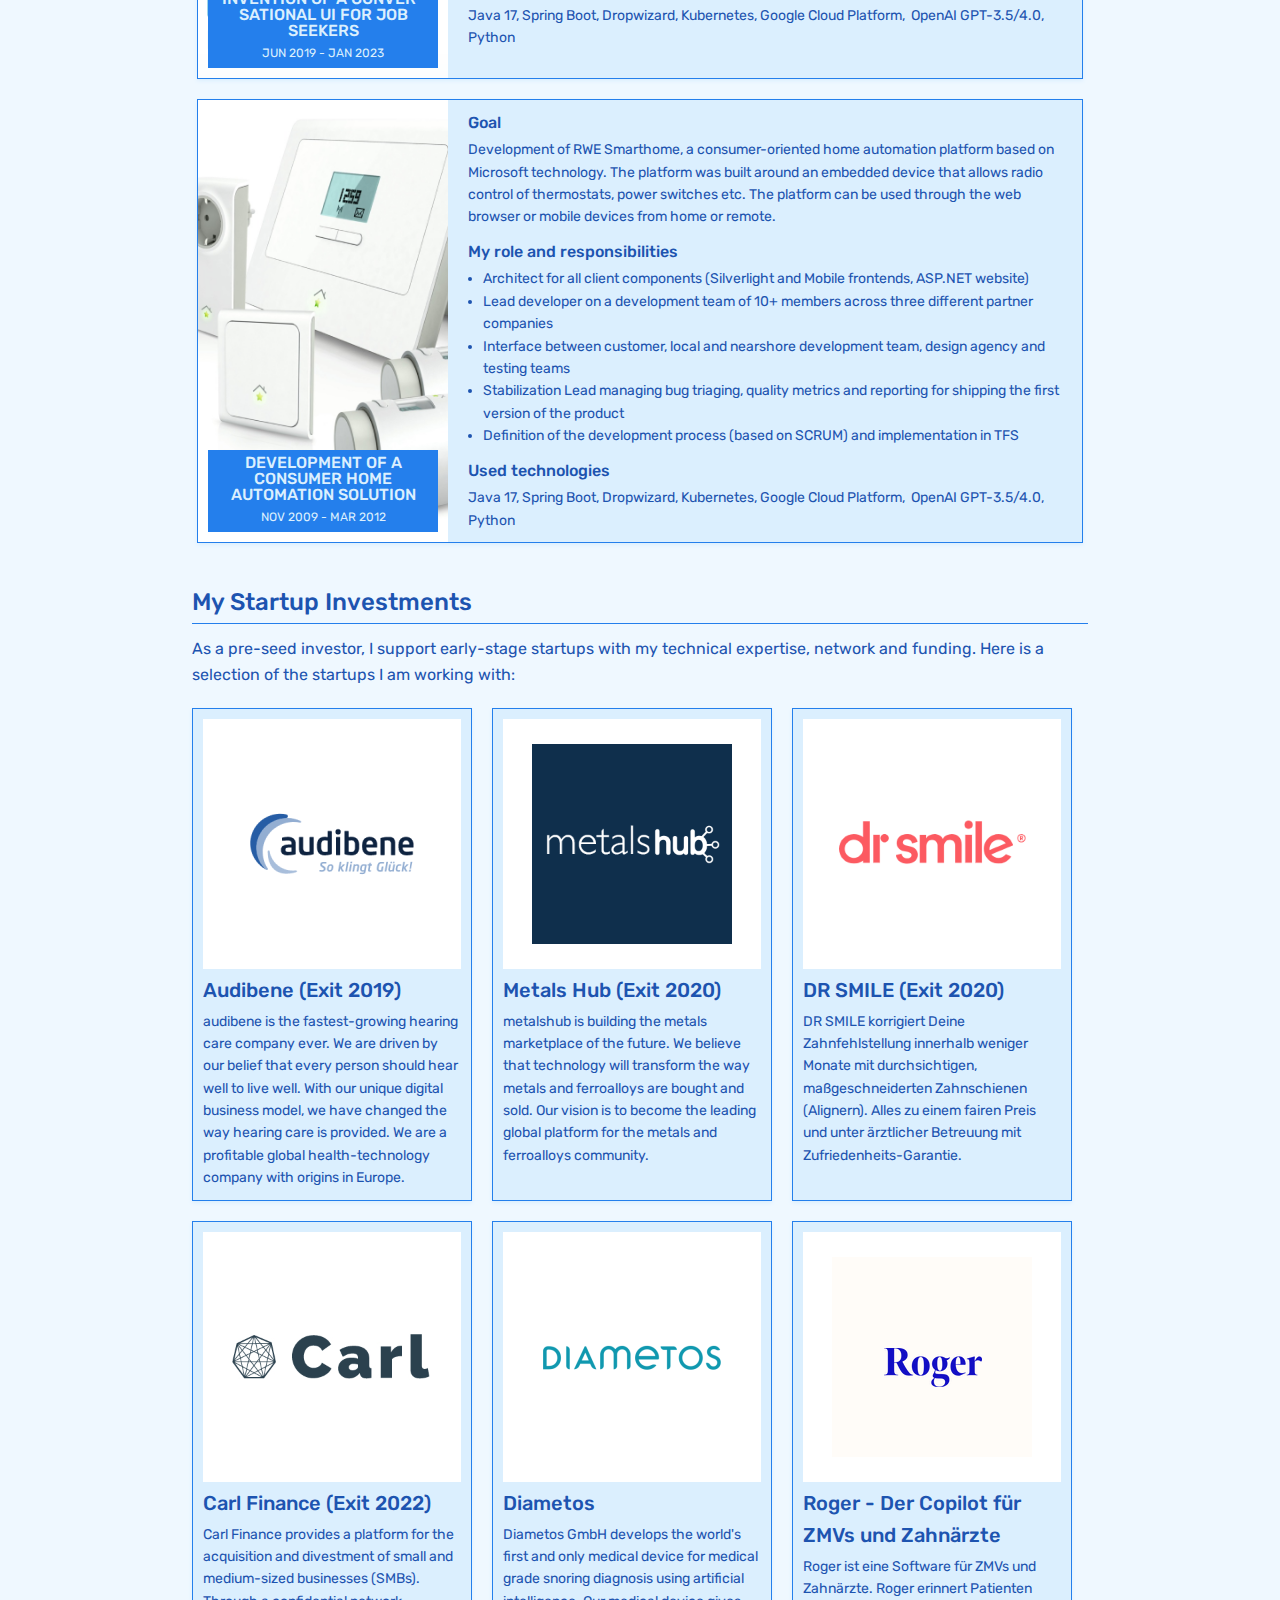
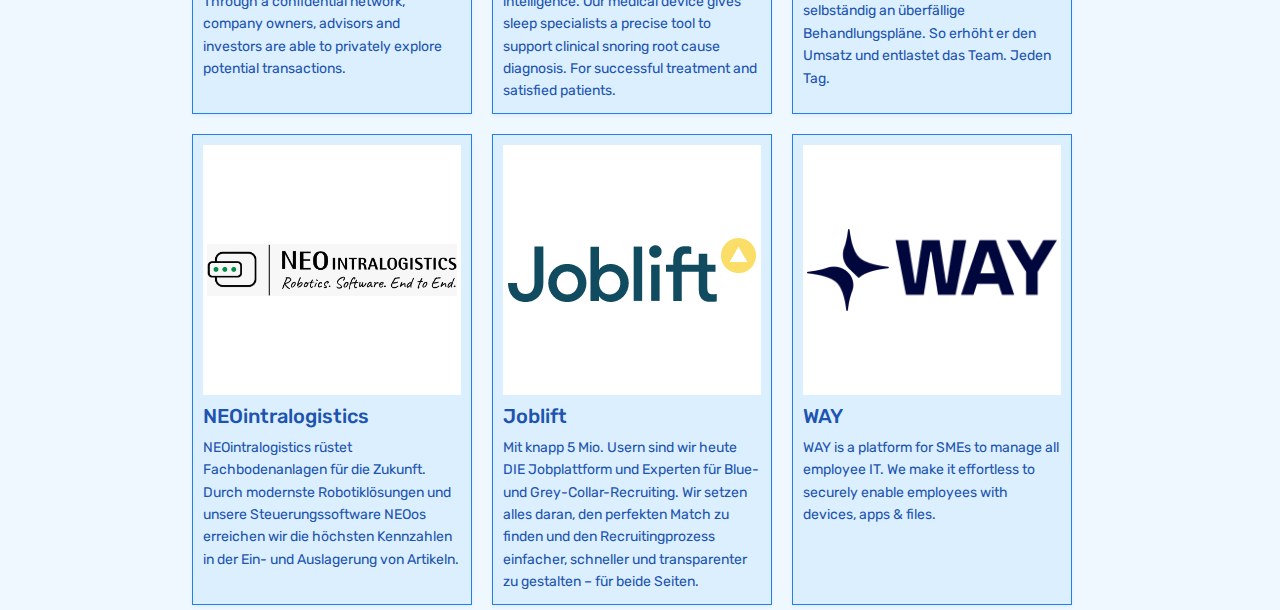
==== commit 70a064f5: "changed header to h1 and h2" ====
--- a/index.htm
+++ b/index.htm
@@ -11,7 +11,7 @@
 
     <meta name='robots' content='index, follow, max-image-preview:large, max-snippet:-1, max-video-preview:-1' />
 
-    <link rel="canonical" href="http://www.denisbauer.com/" />
+    <link rel="canonical" href="https://denisbauer.com/" />
 
     <!-- Twitter Card -->
     <meta name="twitter:card" content="summary_large_image">
@@ -84,7 +84,7 @@
             --c-800: #1D54B0;
             --c-900: #1D498B;
             --c-950: #19325D;
-            --c-990: #0c182d;
+            --c-990: #0c172b;
 
             --font-size-xxxl: 48px;
             --font-size-xxl: 36px;
@@ -225,6 +225,7 @@
                 .title {
                     font-size: var(--font-size-xl);
                     font-weight: 500;
+                    margin: 0px;
                 }
             }
 
@@ -454,19 +455,19 @@
                 <img class="mugshot" src="images/Denis.jpg" alt="Mugshot"/>
 
                 <div class="text-panel">
-                    <div class="title">DENIS BAUER</div>
-                    <div class="subtitle">
+                    <h1 class="title">DENIS BAUER</h1>
+                    <h2 class="subtitle">
                         CTO &amp; CPO | Seed Investor | Startup Mentor
-                    </div>
+                    </h2>
                     <div class="contact-panel">
                         <div class="contact-item">
                             <div class="icon">envelope</div>
                             <div class="text">
-                                    mail@denisbauer.de</div>
+                                    website@denisbauer.de</div>
                             </div>
                         <div class="contact-item">
                             <div class="icon">link</div>
-                            <a href="https://www.denisbauer.com" target="_blank">
+                            <a href="https://www.denisbauer.com" target="_blank" rel="noopener">
                                 <div class="text">https://www.denisbauer.com</div>
                             </a>
                         </div>
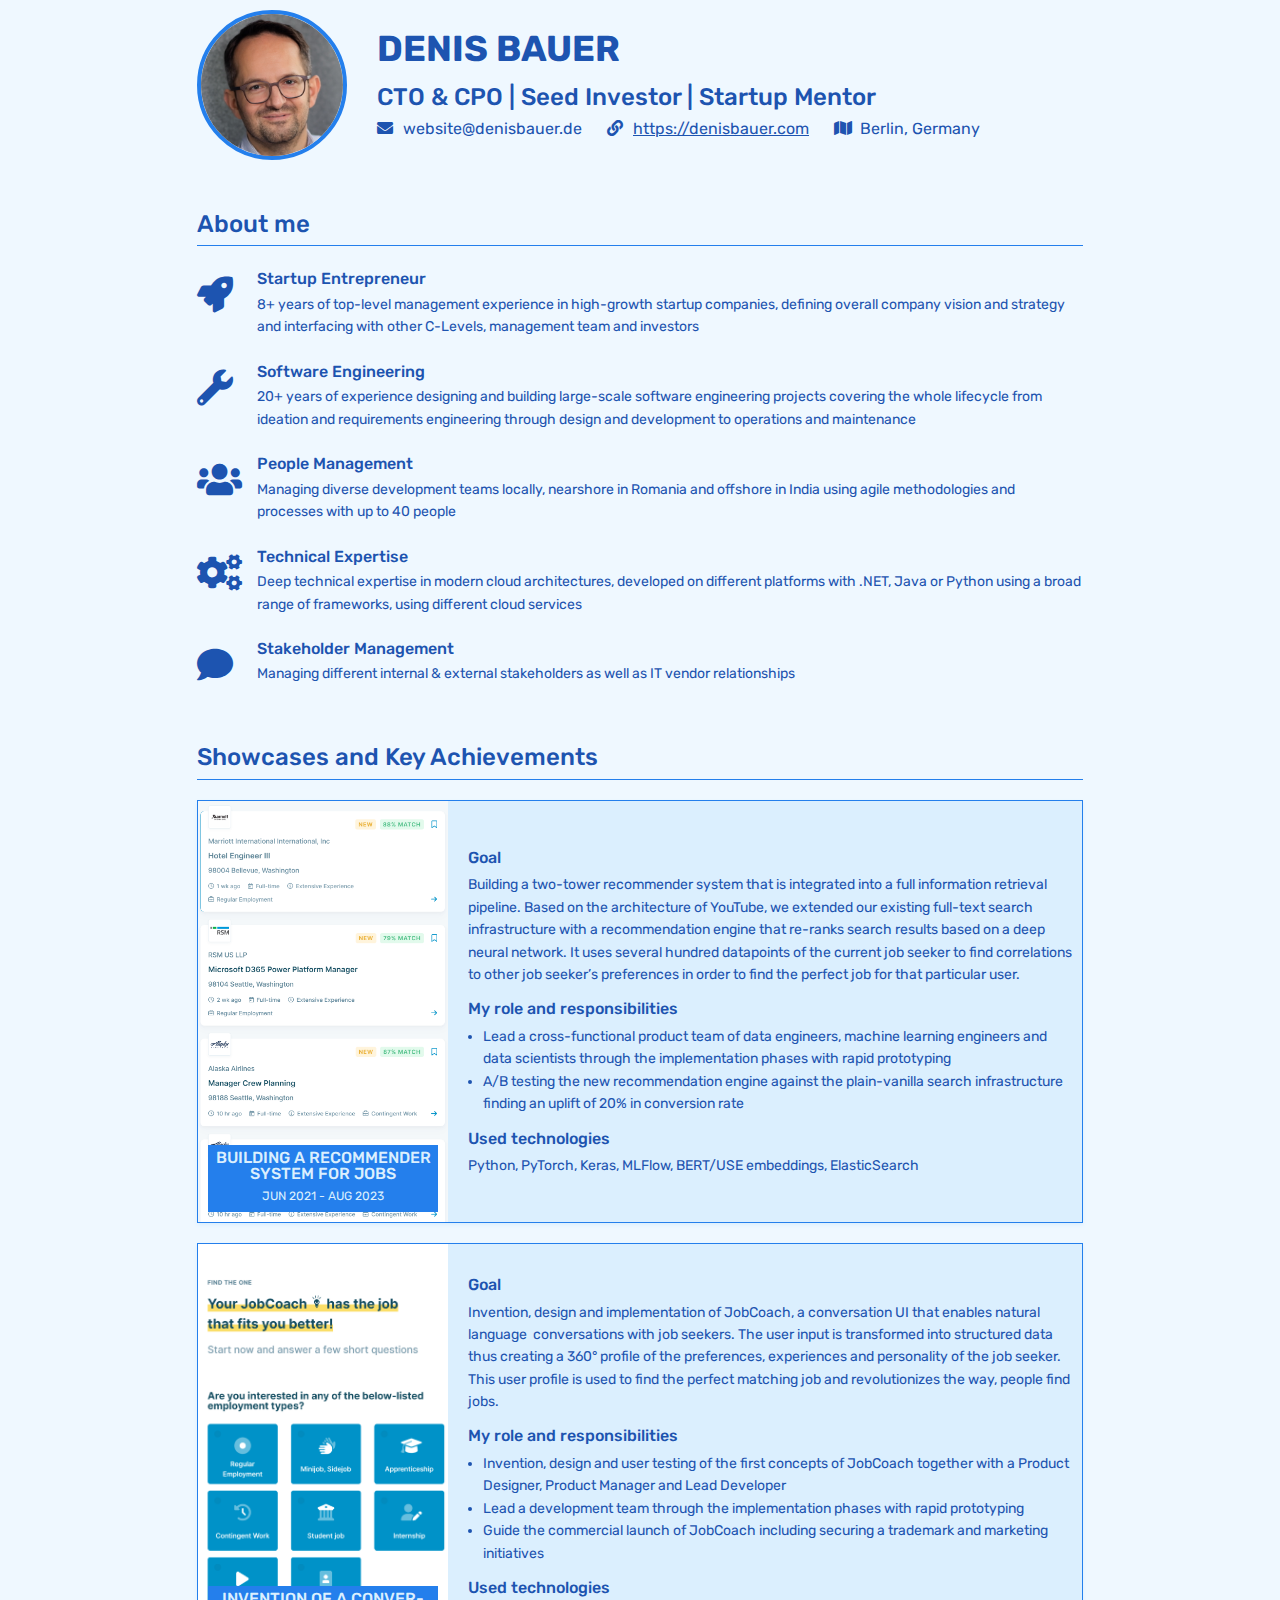
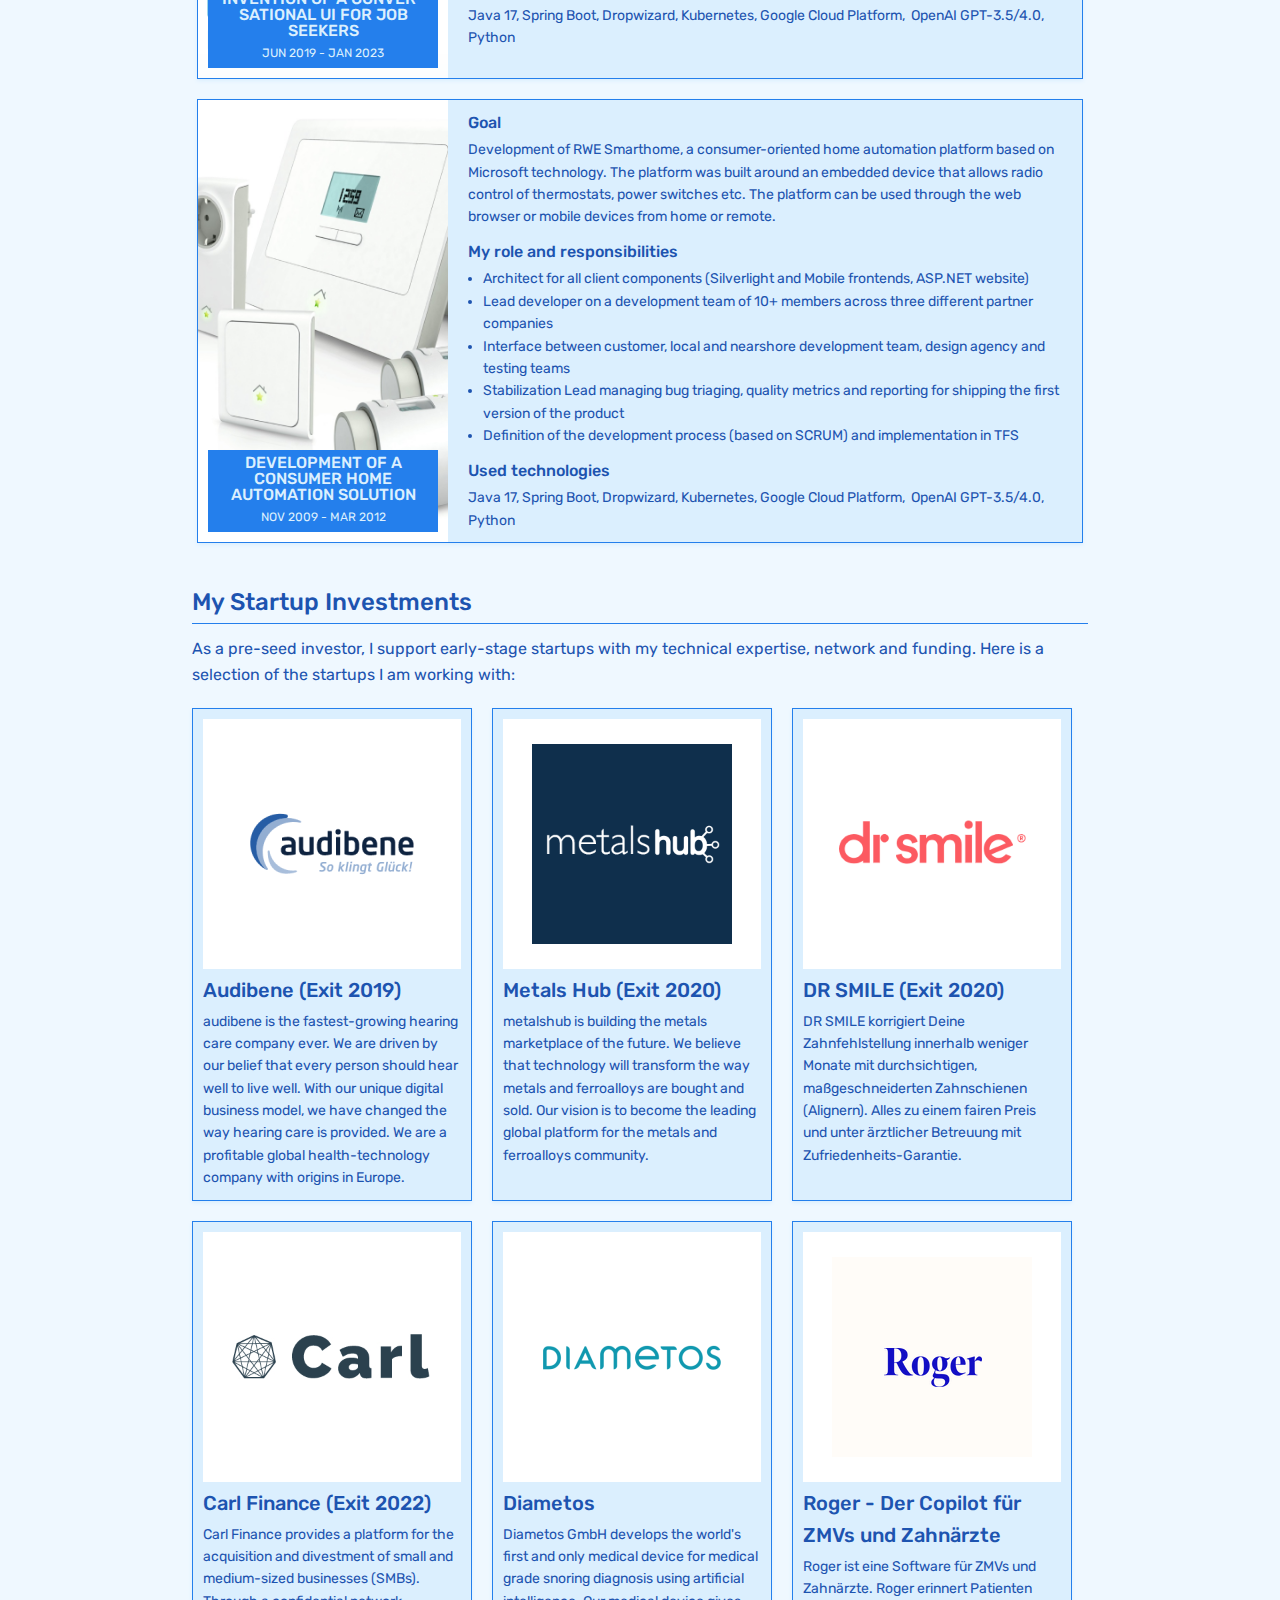
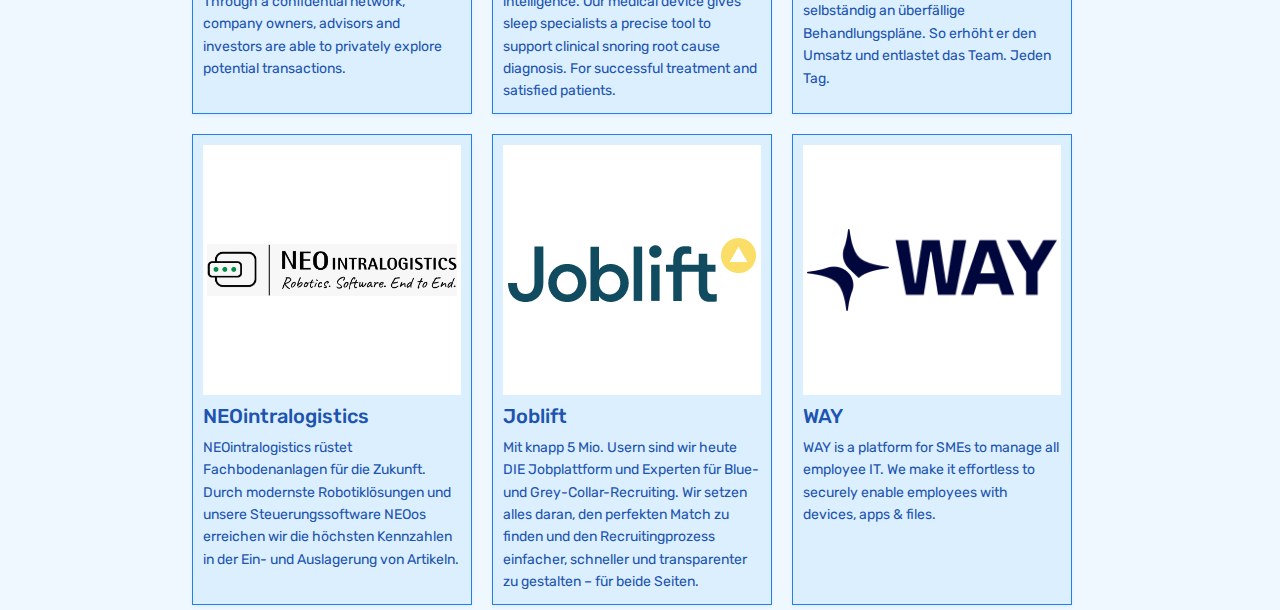
==== commit 6f62b5ec: "changed URLs to canonical" ====
--- a/index.htm
+++ b/index.htm
@@ -26,11 +26,11 @@
     <meta property="og:image" content="images/Denis.jpg">
     <meta property="og:locale" content="en_US" />
     <meta property="og:type" content="website" />
-    <meta property="og:url" content="http://www.denisbauer.com/" />
+    <meta property="og:url" content="http://denisbauer.com/" />
     <meta property="og:site_name" content="Denis Bauer" />
 
     <!-- schema.org -->
-    <script type="application/ld+json" class="yoast-schema-graph">{"@context":"https://schema.org","@graph":[{"@type":"WebPage","@id":"http://denisbauer.com/","url":"http://www.denisbauer.com/","name":"Denis Bauer, CTO and Software Architect & Investor","isPartOf":{"@id":"http://denisbauer.com/#website"},"about":{"@id":"http://denisbauer.com/#/schema/person/7a1f94ca9eaeac4d99ddc9cc652b657b"},"datePublished":"2017-08-18T17:47:34+00:00","dateModified":"2023-10-01T12:15:35+00:00","description":"Denis Bauer is a technology professional combining experience in business, tech and leadership with an entrepreneurial spirit","breadcrumb":{"@id":"http://www.denisbauer.com/#breadcrumb"},"inLanguage":"en-US","potentialAction":[{"@type":"ReadAction","target":["http://www.denisbauer.com/"]}]},{"@type":"BreadcrumbList","@id":"http://www.denisbauer.com/#breadcrumb","itemListElement":[{"@type":"ListItem","position":1,"name":"Home"}]},{"@type":"WebSite","@id":"http://denisbauer.com/#website","url":"http://denisbauer.com/","name":"Denis Bauer","description":"","publisher":{"@id":"http://denisbauer.com/#/schema/person/7a1f94ca9eaeac4d99ddc9cc652b657b"},"potentialAction":[{"@type":"SearchAction","target":{"@type":"EntryPoint","urlTemplate":"http://denisbauer.com/?s={search_term_string}"},"query-input":"required name=search_term_string"}],"inLanguage":"en-US"},{"@type":["Person","Organization"],"@id":"http://denisbauer.com/#/schema/person/7a1f94ca9eaeac4d99ddc9cc652b657b","name":"denisbauer","image":{"@type":"ImageObject","inLanguage":"en-US","@id":"http://denisbauer.com/#/schema/person/image/","url":"/wp-content/uploads/2021/10/2021Denis.jpg","contentUrl":"/wp-content/uploads/2021/10/2021Denis.jpg","width":250,"height":250,"caption":"denisbauer"},"logo":{"@id":"http://denisbauer.com/#/schema/person/image/"}}]}</script>
+    <script type="application/ld+json" class="yoast-schema-graph">{"@context":"https://schema.org","@graph":[{"@type":"WebPage","@id":"http://denisbauer.com/","url":"http://denisbauer.com/","name":"Denis Bauer, CTO and Software Architect & Investor","isPartOf":{"@id":"http://denisbauer.com/#website"},"about":{"@id":"http://denisbauer.com/#/schema/person/7a1f94ca9eaeac4d99ddc9cc652b657b"},"datePublished":"2017-08-18T17:47:34+00:00","dateModified":"2023-10-01T12:15:35+00:00","description":"Denis Bauer is a technology professional combining experience in business, tech and leadership with an entrepreneurial spirit","breadcrumb":{"@id":"http://denisbauer.com/#breadcrumb"},"inLanguage":"en-US","potentialAction":[{"@type":"ReadAction","target":["http://denisbauer.com/"]}]},{"@type":"BreadcrumbList","@id":"http://denisbauer.com/#breadcrumb","itemListElement":[{"@type":"ListItem","position":1,"name":"Home"}]},{"@type":"WebSite","@id":"http://denisbauer.com/#website","url":"http://denisbauer.com/","name":"Denis Bauer","description":"","publisher":{"@id":"http://denisbauer.com/#/schema/person/7a1f94ca9eaeac4d99ddc9cc652b657b"},"potentialAction":[{"@type":"SearchAction","target":{"@type":"EntryPoint","urlTemplate":"http://denisbauer.com/?s={search_term_string}"},"query-input":"required name=search_term_string"}],"inLanguage":"en-US"},{"@type":["Person","Organization"],"@id":"http://denisbauer.com/#/schema/person/7a1f94ca9eaeac4d99ddc9cc652b657b","name":"denisbauer","image":{"@type":"ImageObject","inLanguage":"en-US","@id":"http://denisbauer.com/#/schema/person/image/","url":"/wp-content/uploads/2021/10/2021Denis.jpg","contentUrl":"/wp-content/uploads/2021/10/2021Denis.jpg","width":250,"height":250,"caption":"denisbauer"},"logo":{"@id":"http://denisbauer.com/#/schema/person/image/"}}]}</script>
 
     <!-- Fonts -->
     <link rel="preconnect" href="https://fonts.gstatic.com">
@@ -467,8 +467,8 @@
                             </div>
                         <div class="contact-item">
                             <div class="icon">link</div>
-                            <a href="https://www.denisbauer.com" target="_blank" rel="noopener">
-                                <div class="text">https://www.denisbauer.com</div>
+                            <a href="https://denisbauer.com" target="_blank" rel="noopener">
+                                <div class="text">https://denisbauer.com</div>
                             </a>
                         </div>
                         <div class="contact-item">
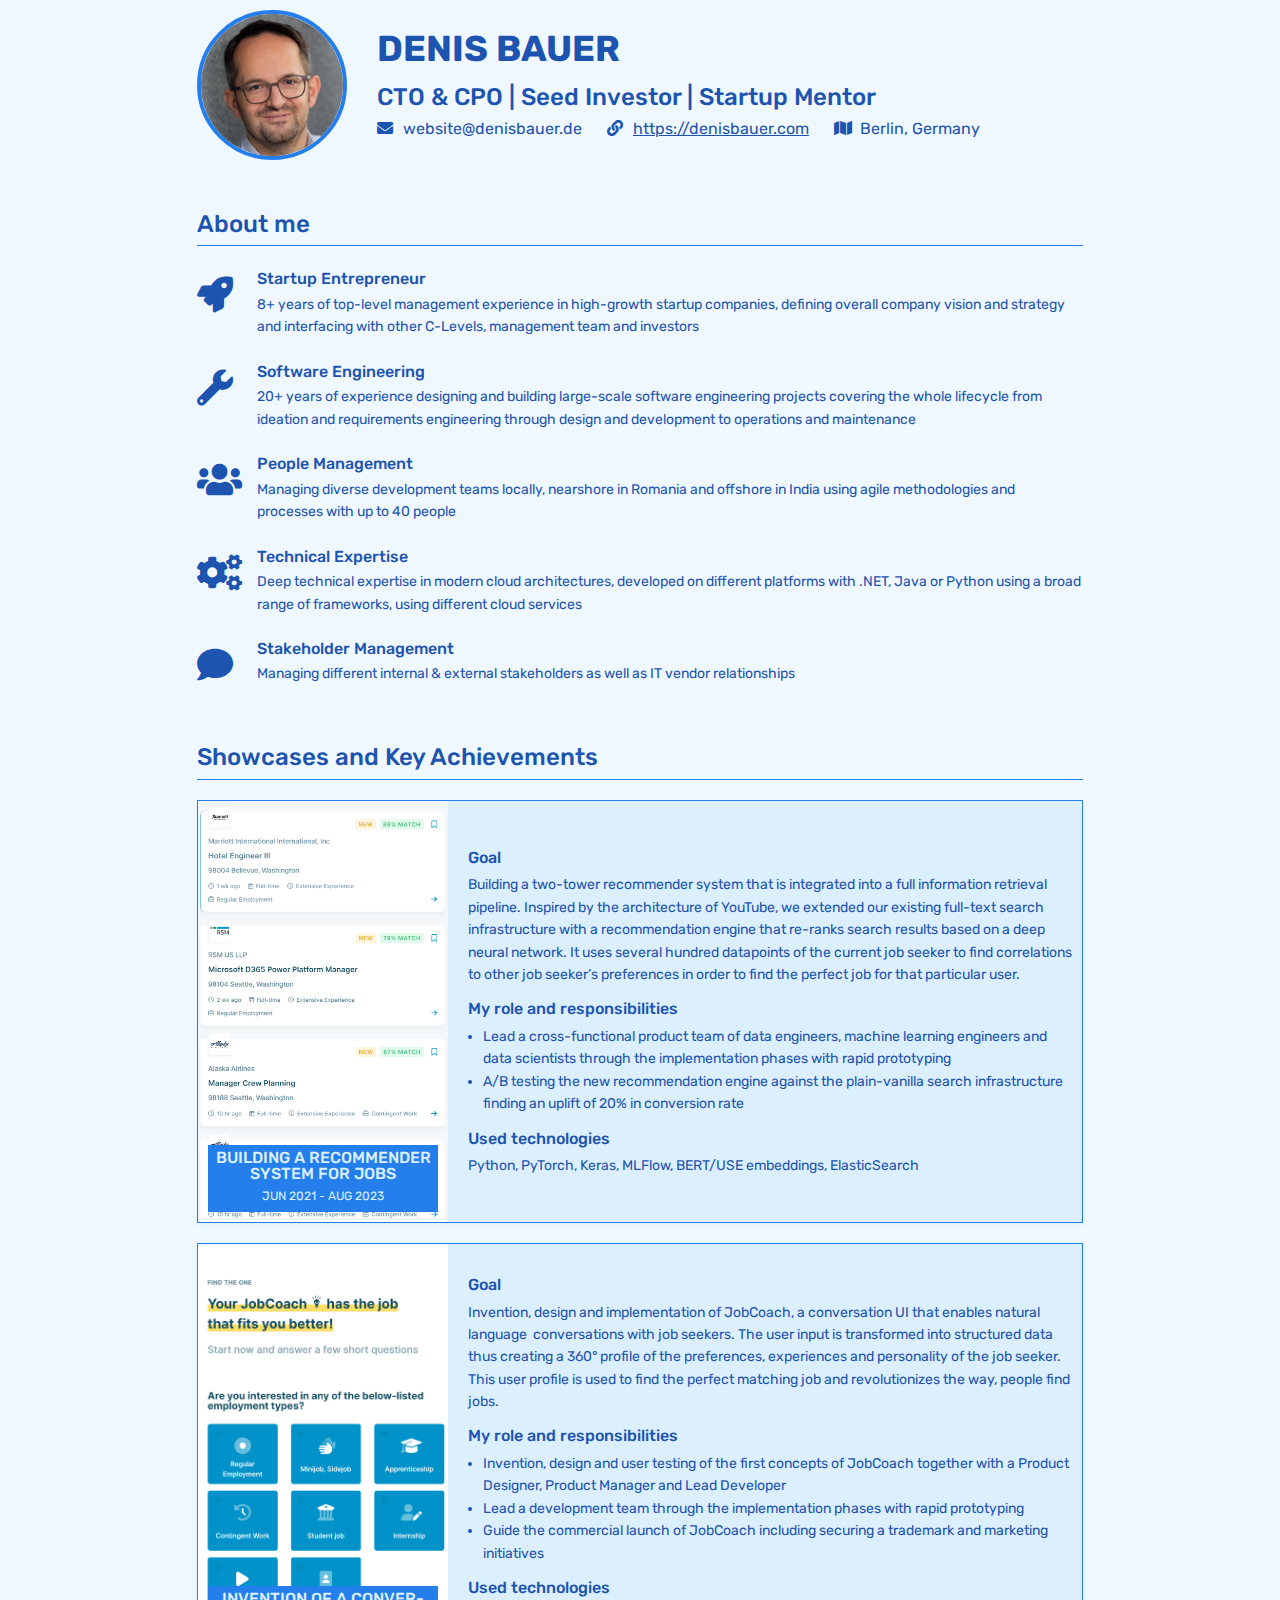
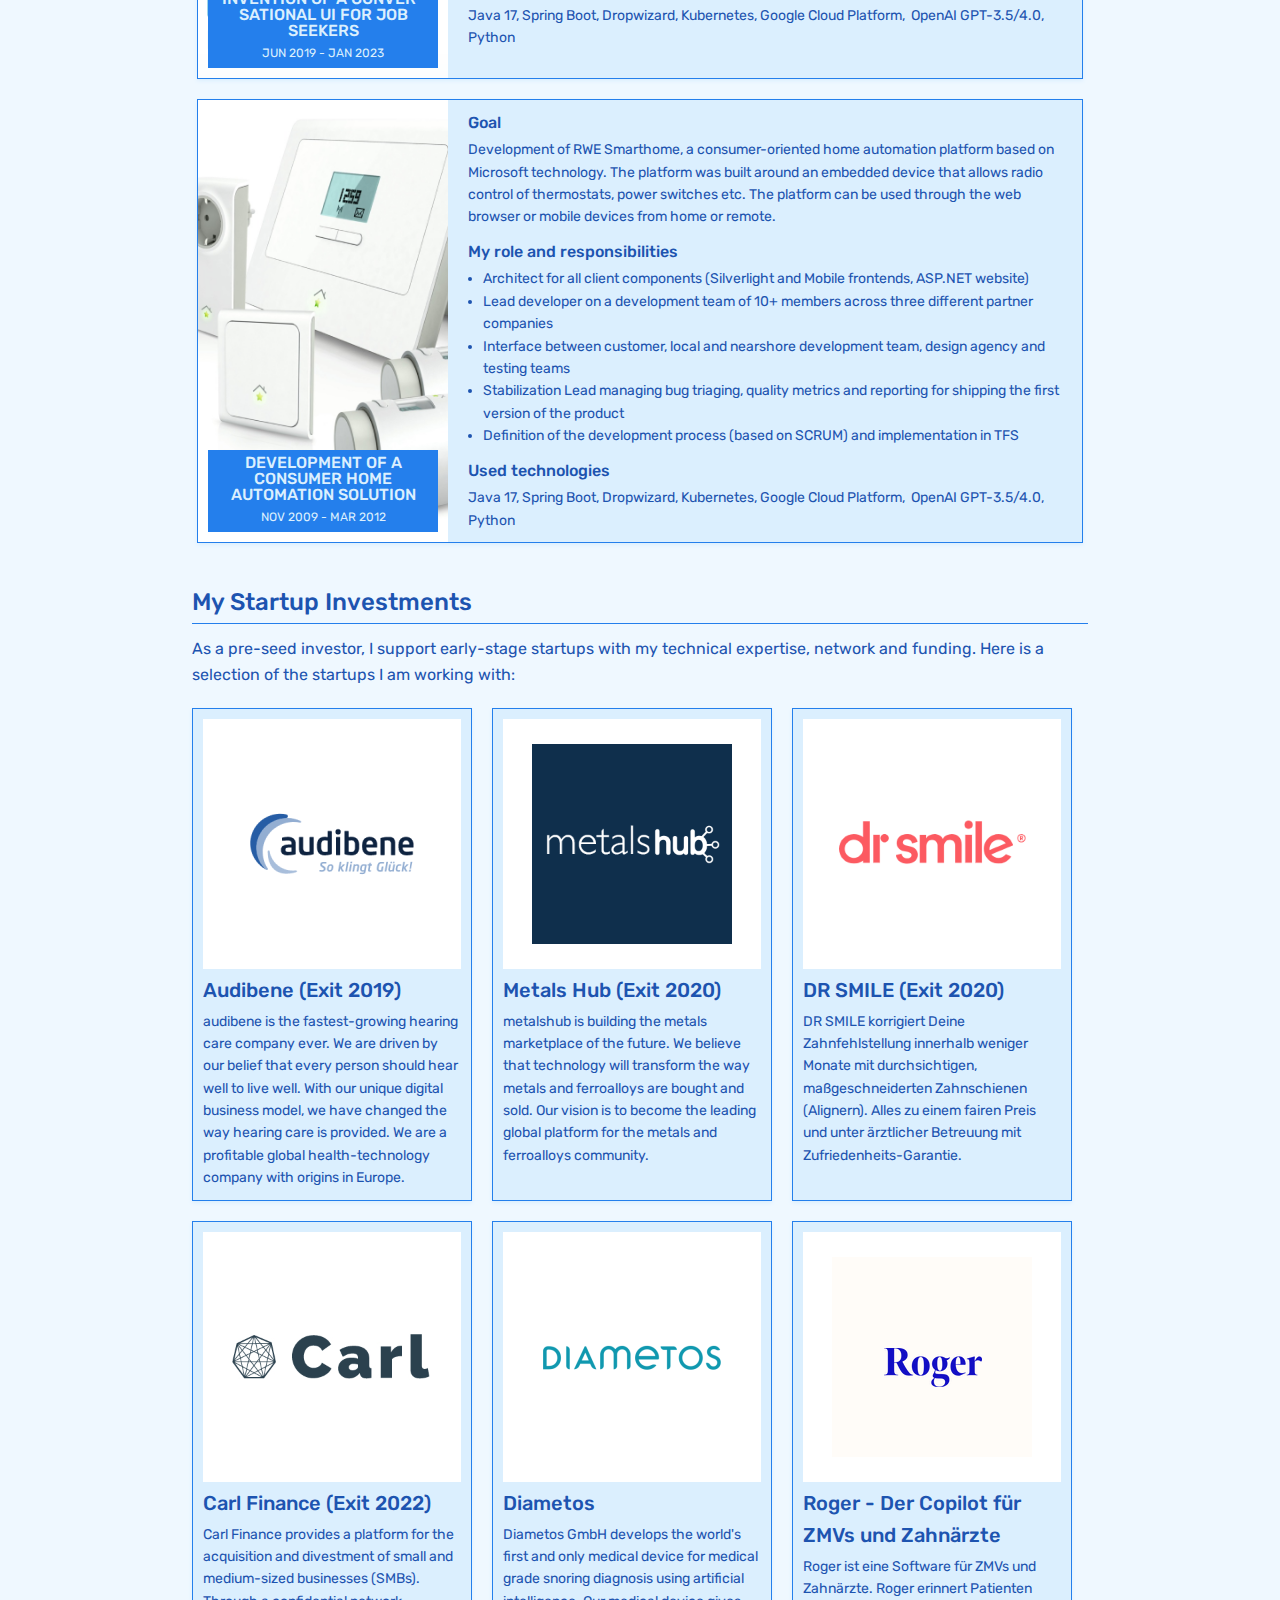
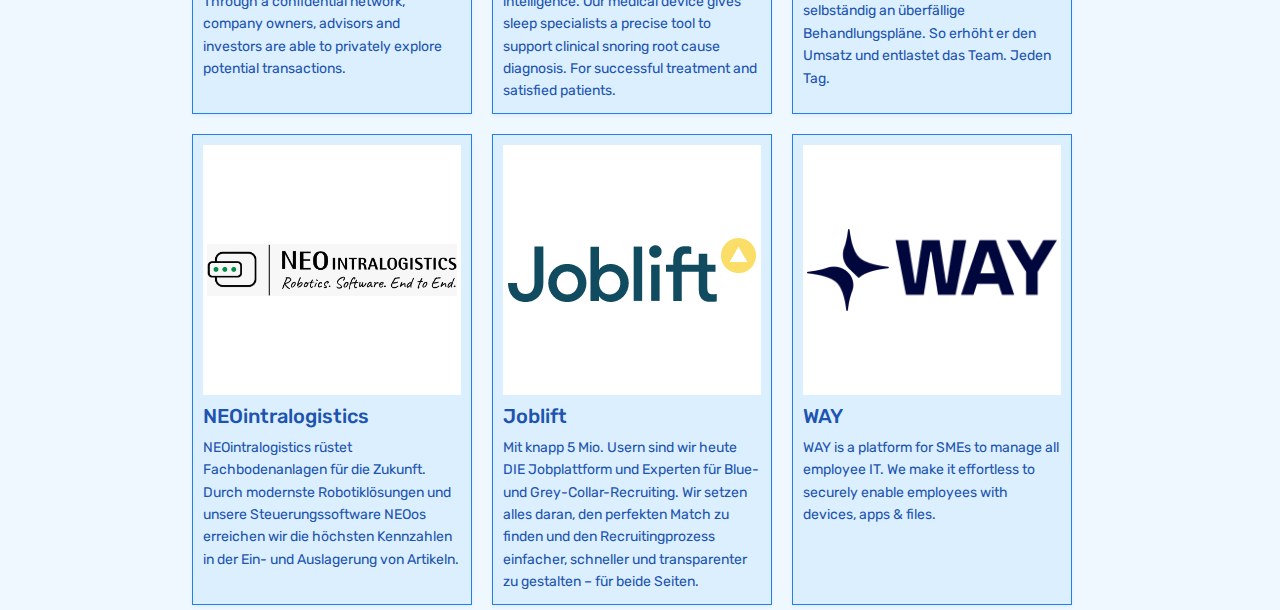
==== commit 2463386a: "changed wording" ====
--- a/index.htm
+++ b/index.htm
@@ -579,7 +579,7 @@
                             </div>
                             <div class="description">
                                 Building a two-tower recommender system that is
-                                integrated into a full information retrieval pipeline. Based on the architecture of
+                                integrated into a full information retrieval pipeline. Inspired by the architecture of
                                 YouTube, we extended our existing full-text search infrastructure with a recommendation
                                 engine that re-ranks search results based on a deep neural network. It uses several
                                 hundred datapoints of the current job seeker to find correlations to other job seeker’s
